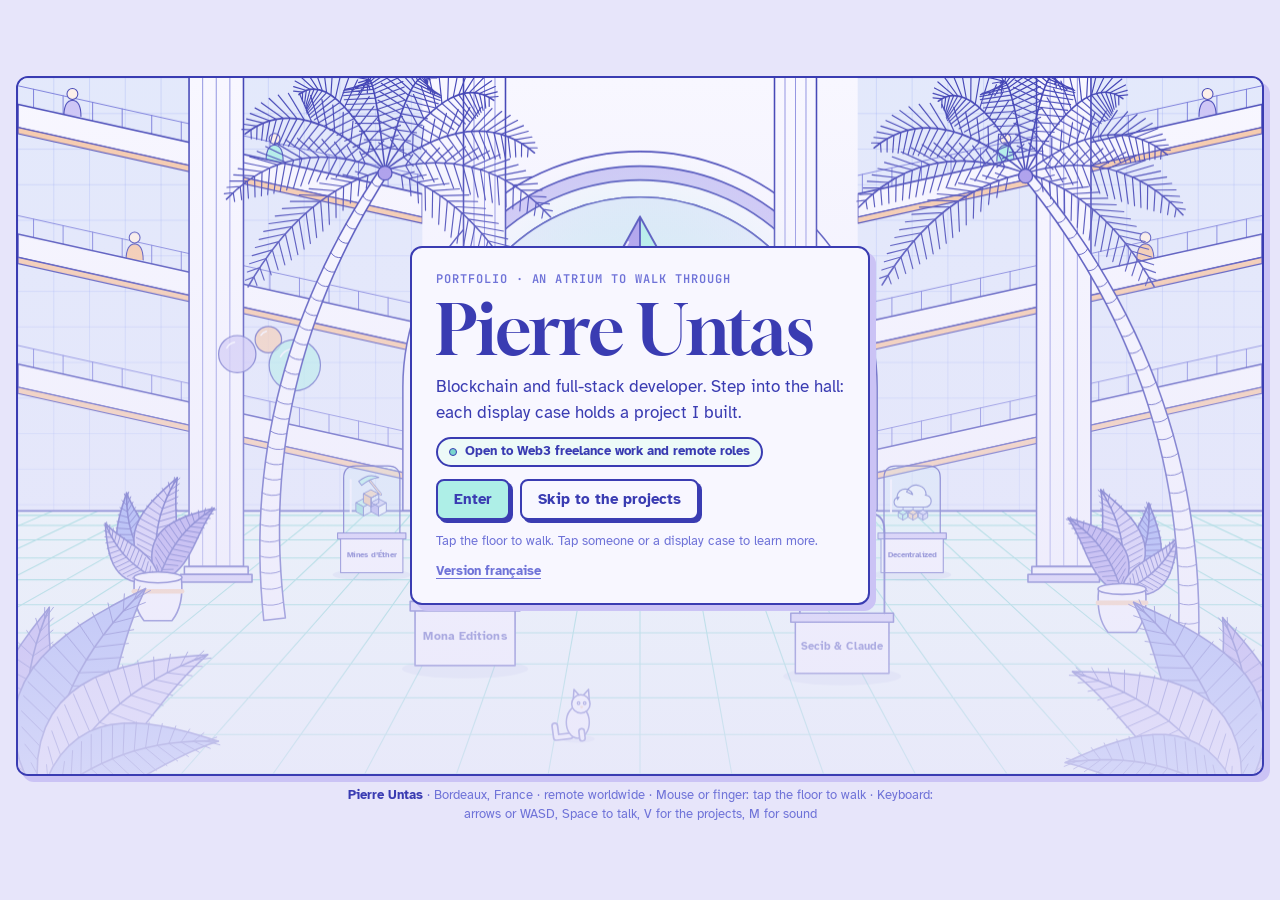
==== en/index.html @ 7a85a42f "Portfolio : version anglaise (/en/), choix de langue, images de partage dédiées Co-Authored-By: Clau" ====
<!doctype html>
<html lang="en">
<head>
<meta charset="utf-8">
<meta name="viewport" content="width=device-width, initial-scale=1, viewport-fit=cover">
<title>Pierre Untas · L'Atrium</title>
<meta name="description" content="Pierre Untas, blockchain and full-stack developer. A portfolio you walk through, in the hall of L'Atrium: each display case holds a project.">
<link rel="canonical" href="https://latrium.vercel.app/en/">
<meta name="theme-color" content="#e7e5fa">
<meta property="og:type" content="website">
<meta property="og:title" content="Pierre Untas · blockchain and full-stack developer">
<meta property="og:description" content="A portfolio you walk through, in the hall of L'Atrium: each display case holds a project.">
<meta property="og:url" content="https://latrium.vercel.app/en/">
<meta property="og:image" content="https://latrium.vercel.app/og-portfolio-en.jpg">
<meta property="og:image:width" content="1200">
<meta property="og:image:height" content="630">
<meta property="og:locale" content="en_US">
<link rel="alternate" hreflang="fr" href="https://latrium.vercel.app/">
<link rel="alternate" hreflang="en" href="https://latrium.vercel.app/en/">
<link rel="alternate" hreflang="x-default" href="https://latrium.vercel.app/">
<meta name="twitter:card" content="summary_large_image">
<script id="langPick" data-off>/* langue : ?lang=fr|en > choix mémorisé (partagé avec L'Atrium) > langue du navigateur */
(function(){var me=document.currentScript;try{var q=new URLSearchParams(location.search).get('lang');if(q==='fr'||q==='en'){localStorage.setItem('atrium.lang',q);return;}if(me.hasAttribute('data-off')||!/^https?:$/.test(location.protocol))return;var l=localStorage.getItem('atrium.lang');if(!l){var n=(navigator.languages&&navigator.languages[0])||navigator.language||'fr';l=/^fr\b/i.test(n)?'fr':'en';}if(l==='en')location.replace('/en/');}catch(e){}})();</script>
<link rel="icon" href="/icon.svg" type="image/svg+xml">
<link rel="apple-touch-icon" href="/apple-touch-icon.png">
<script>window.va = window.va || function () { (window.vaq = window.vaq || []).push(arguments); };</script>
<script defer src="/_vercel/insights/script.js"></script>

<link rel="preconnect" href="https://fonts.googleapis.com">
<link rel="preconnect" href="https://fonts.gstatic.com" crossorigin>
<link rel="stylesheet" href="https://fonts.googleapis.com/css2?family=Gloock&family=Atkinson+Hyperlegible:ital,wght@0,400;0,700;1,400&family=JetBrains+Mono:wght@400;600&display=swap">
<style>
/* Mise en page : une seule scène, le hall de L'Atrium, qui occupe l'écran. Dialogues, fiches et carnet s'ouvrent par-dessus, comme dans le jeu. Un seul monde clair. */
:root{
  --ink:#3a3cb2; --ink-2:#6f73d8; --paper:#f8f7ff; --ground:#e7e5fa; --mist:#e2e8fb; --floor:#edfaf8;
  --lav:#cbc3f5; --violet:#a596ea; --peri:#8d9ef2; --cyan:#aeefe7; --teal:#78d5cd; --peach:#f7c8a6; --skin:#fdf0e8; --parch:#fdf1e7;
  --f-display:'Gloock', Georgia, 'Times New Roman', serif;
  --f-body:'Atkinson Hyperlegible', system-ui, -apple-system, 'Segoe UI', sans-serif;
  --f-mono:'JetBrains Mono', ui-monospace, Menlo, monospace;
  color-scheme:light;
}
*,*::before,*::after{box-sizing:border-box}
[hidden]{display:none!important}
html,body{height:100%}
body{margin:0;background:var(--ground);color:var(--ink);font:16px/1.5 var(--f-body);padding-inline:16px;padding-block:16px;display:flex;flex-direction:column;align-items:center;justify-content:center;gap:10px}
a{color:var(--ink)}
button,a{font:inherit}
:focus-visible{outline:3px solid var(--peri);outline-offset:3px}
.eyebrow{margin:0;font:600 12px/1.2 var(--f-mono);letter-spacing:.08em;text-transform:uppercase;color:var(--ink-2)}
h1,h2,h3{font-family:var(--f-display);font-weight:400;margin:0;text-wrap:balance}
.stage{position:relative;width:100%;max-width:1440px;height:560px;border:2px solid var(--ink);border-radius:12px;overflow:hidden;background:var(--paper);box-shadow:6px 6px 0 var(--lav)}
.stage canvas{display:block;width:100%;height:100%;touch-action:manipulation;-webkit-tap-highlight-color:transparent}
.caption{margin:0;font-size:13px;color:var(--ink-2);text-align:center;max-width:74ch}
.caption b{color:var(--ink)}
.btn{display:inline-flex;align-items:center;gap:8px;font:700 15px/1 var(--f-body);color:var(--ink);background:var(--paper);border:2px solid var(--ink);border-radius:8px;padding:11px 16px;cursor:pointer;box-shadow:3px 3px 0 var(--ink);text-decoration:none;transition:transform .12s, box-shadow .12s;white-space:nowrap}
.btn:hover{transform:translate(-1px,-1px);box-shadow:4px 4px 0 var(--ink)}
.btn.primary{background:var(--cyan)}
.btn.small{font-size:13px;padding:7px 11px;box-shadow:2px 2px 0 var(--ink)}

/* HUD */
.objective{position:absolute;top:12px;left:12px;display:flex;flex-direction:column;gap:2px;background:var(--paper);border:2px solid var(--ink);border-radius:8px;padding:8px 12px;box-shadow:3px 3px 0 var(--lav);max-width:calc(100% - 190px)}
.objective strong{font-size:15px}
.hud-right{position:absolute;top:12px;right:12px;display:flex;gap:8px}
.hud-btn{display:flex;align-items:center;gap:8px;background:var(--paper);border:2px solid var(--ink);border-radius:8px;padding:7px 12px;box-shadow:3px 3px 0 var(--lav);cursor:pointer;font:700 14px var(--f-body);color:var(--ink)}
.hud-btn b{font:600 12px var(--f-mono);background:var(--cyan);border:1.5px solid var(--ink);border-radius:999px;padding:0 7px}
.sound-btn{display:grid;place-items:center;width:40px;height:40px;background:var(--paper);border:2px solid var(--ink);border-radius:8px;box-shadow:3px 3px 0 var(--lav);cursor:pointer;padding:0}
.sound-btn svg{width:22px;height:22px}
.sound-btn .cross{display:none}
.sound-btn.off .wave{display:none}
.sound-btn.off .cross{display:inline}
.sound-btn.off path:first-child{fill:var(--paper)}
.hud-btn.pulse{animation:pulse 1.2s ease-in-out 3}
@keyframes pulse{50%{background:var(--cyan);transform:scale(1.06)}}

/* dialogue */
.dialog{position:absolute;left:50%;bottom:14px;transform:translateX(-50%);width:min(760px,calc(100% - 24px));background:var(--paper);border:2px solid var(--ink);border-radius:10px;box-shadow:5px 5px 0 var(--lav);padding:22px 20px 16px;cursor:pointer;z-index:6}
.speaker{position:absolute;top:-15px;left:16px;background:var(--cyan);border:2px solid var(--ink);border-radius:999px;padding:2px 12px;font:700 14px var(--f-body)}
.speaker[data-who="Pierre"]{background:var(--peach)}
.line{margin:0;font-size:17px;line-height:1.55;min-height:3.1em;max-width:68ch}
.more{position:absolute;right:14px;bottom:8px;font-size:14px;animation:blink 1s steps(2) infinite}
@keyframes blink{50%{opacity:0}}
.choices{display:grid;grid-template-columns:repeat(auto-fit,minmax(160px,1fr));gap:8px;margin-top:12px}
.choice{text-align:left;font:700 15px/1.3 var(--f-body);color:var(--ink);background:var(--paper);border:2px solid var(--ink);border-radius:8px;padding:10px 12px;cursor:pointer}
.choice:hover{background:var(--cyan)}

/* fiches et carnet, par-dessus la scène */
.sheet{position:absolute;right:12px;top:62px;bottom:12px;width:min(400px,calc(100% - 24px));background:var(--paper);border:2px solid var(--ink);border-radius:12px;box-shadow:5px 5px 0 var(--lav);padding:18px 18px 16px;display:flex;flex-direction:column;gap:10px;overflow:auto;z-index:4}
.sheet.left{right:auto;left:12px}
.stage.talking .sheet{bottom:var(--dlg, 150px)}
.sheet > .eyebrow:first-of-type{padding-right:40px}
.sheet h3{font-size:30px;line-height:1.05;padding-right:36px}
.sheet p{margin:0}
.sheet .x{position:absolute;top:12px;right:12px;width:32px;height:32px;border:2px solid var(--ink);border-radius:6px;background:var(--paper);color:var(--ink);font-weight:700;cursor:pointer}
.tags{display:flex;flex-wrap:wrap;gap:6px;margin:0;padding:0;list-style:none}
.tags li{font:600 12px var(--f-mono);background:var(--mist);border-radius:6px;padding:3px 8px}
.links{display:flex;flex-wrap:wrap;gap:8px;margin-top:auto;padding-top:6px}
.facts{margin:0;padding-left:1.1em;display:grid;gap:4px;font-size:15px}
.status{font:600 12px var(--f-mono);color:var(--ink-2)}
.list{margin:0;padding:0;list-style:none;display:grid;gap:6px}
.list button{width:100%;display:grid;grid-template-columns:22px 1fr;gap:10px;align-items:start;text-align:left;background:var(--paper);border:2px solid var(--ink);border-radius:8px;padding:8px 10px;cursor:pointer;color:var(--ink)}
.list button:hover{background:var(--mist)}
.list i{width:20px;height:20px;border-radius:50%;border:2px solid var(--ink);display:grid;place-items:center;font:700 11px var(--f-mono);font-style:normal;background:var(--paper)}
.list .seen i{background:var(--cyan)}
.list b{display:block;font-size:15px}
.list span{font-size:13px;color:var(--ink-2)}
.path{margin:0 0 0 8px;padding:0;list-style:none;border-left:2px solid var(--ink)}
.path li{position:relative;padding:0 0 14px 20px}
.path li::before{content:"";position:absolute;left:-8px;top:4px;width:14px;height:14px;border-radius:50%;background:var(--paper);border:2px solid var(--ink)}
.path li.now::before{background:var(--cyan)}
.path b{display:block;font:600 12px var(--f-mono);color:var(--ink-2)}
.path strong{display:block;font-size:16px}
.path span{font-size:14px}
.path span{display:block;color:var(--ink-2)}
.path .facts{margin-top:6px;font-size:14px;padding-left:1.1em;list-style:disc}
.path .facts li{padding:0;position:static}
.path .facts li::before{content:none}
.copied{font:600 12px var(--f-mono);color:var(--ink-2)}

/* écran titre */
.veil{position:absolute;inset:0;display:grid;place-items:center;padding:16px;background:linear-gradient(to bottom, rgba(248,247,255,.05), rgba(231,229,250,.8));z-index:7}
.card{background:var(--paper);border:2px solid var(--ink);border-radius:12px;box-shadow:6px 6px 0 var(--lav);padding:24px;max-width:460px;width:100%;display:flex;flex-direction:column;gap:12px;max-height:100%;overflow:auto}
.card h1{font-size:clamp(44px,7vw,68px);line-height:.95;letter-spacing:-.01em}
.card p{margin:0}
.lede{font-size:17px}
.hint{font-size:13px;color:var(--ink-2)}
.row{display:flex;flex-wrap:wrap;gap:10px}
.chip{display:inline-flex;align-items:center;gap:8px;align-self:flex-start;background:var(--floor);border:2px solid var(--ink);border-radius:999px;padding:3px 11px;font-size:13px;font-weight:700}
.lang{align-self:flex-start;font:700 13px var(--f-body);color:var(--ink-2);text-underline-offset:3px}.lang:hover{color:var(--ink)}
.chip i{width:8px;height:8px;border-radius:50%;background:var(--teal);border:1.5px solid var(--ink)}

/* petits écrans et téléphone à l'horizontale */
@media (max-width:700px){
  .sheet{left:8px!important;right:8px!important;top:8px;bottom:8px;width:auto}
  .stage.talking .sheet{bottom:var(--dlg, 150px)}
  .line{font-size:15px}
  .objective strong{font-size:13px}
  .hud-btn{padding:5px 9px;font-size:13px}
}
.compact body{padding-block:8px}
.compact .caption{display:none}
.compact .dialog{bottom:8px;padding:14px 14px 10px}
.compact .line{font-size:14px;min-height:0}
.compact .choice{font-size:13px;padding:7px 10px}
.compact .objective{top:8px;left:8px;padding:5px 9px}
.compact .hud-right{top:8px;right:8px}
.compact .sheet{top:8px;bottom:8px}
@media (prefers-reduced-motion: reduce){ .more,.hud-btn.pulse{animation:none} }
</style>
</head>
<body>


<div class="stage" id="stage">
  <canvas id="cv" aria-label="The hall of L'Atrium: columns, two palm trees, a large crystal, Pierre, Nonce, Gwei the cat, and display cases presenting Pierre's projects."></canvas>

  <div class="objective" id="objective" hidden><span class="eyebrow" id="objHead">Goal</span><strong id="objText"></strong></div>
  <div class="hud-right" id="hud" hidden>
    <button class="sound-btn" id="soundBtn" type="button" aria-pressed="true" aria-label="Mute">
      <svg viewBox="0 0 24 24" aria-hidden="true"><path d="M4 9h4l5-4v14l-5-4H4z" fill="#aeefe7" stroke="#3a3cb2" stroke-width="1.6" stroke-linejoin="round"/><path class="wave" d="M16 9.5c1.2 1.3 1.2 3.7 0 5M18.5 7c2.6 2.8 2.6 7.2 0 10" fill="none" stroke="#3a3cb2" stroke-width="1.6" stroke-linecap="round"/><path class="cross" d="M16 9.5l5 5M21 9.5l-5 5" fill="none" stroke="#3a3cb2" stroke-width="1.6" stroke-linecap="round"/></svg>
    </button>
    <button class="hud-btn" id="bookBtn" type="button" aria-label="Open the list of display cases">Projects <b id="bookCount">0/5</b></button>
  </div>

  <div class="dialog" id="dialog" hidden>
    <span class="speaker" id="speaker"></span>
    <p class="line" id="line"></p>
    <div class="choices" id="choices"></div>
    <span class="more" id="more" aria-hidden="true">▸</span>
  </div>

  <aside class="sheet" id="sheet" hidden aria-live="polite"></aside>

  <div class="veil" id="title">
    <div class="card">
      <p class="eyebrow">Portfolio · an Atrium to walk through</p>
      <h1>Pierre Untas</h1>
      <p class="lede">Blockchain and full-stack developer. Step into the hall: each display case holds a project I built.</p>
      <span class="chip"><i></i>Open to Web3 freelance work and remote roles</span>
      <div class="row"><button class="btn primary" id="enterBtn" type="button">Enter</button><button class="btn" id="fastBtn" type="button">Skip to the projects</button></div>
      <p class="hint">Tap the floor to walk. Tap someone or a display case to learn more.</p>
      <a class="lang" href="/?lang=fr" hreflang="fr" lang="fr">Version française</a>
    </div>
  </div>
</div>
<p class="caption"><b>Pierre Untas</b> · Bordeaux, France · remote worldwide · Mouse or finger: tap the floor to walk · Keyboard: arrows or WASD, Space to talk, V for the projects, M for sound</p>
<script>
/* L'Atrium : ambiance sonore générée avec la Web Audio API (aucun fichier audio).
   Une nappe douce en ré lydien, une boîte à musique aléatoire et quelques effets. */
(() => {
  'use strict';
  let ctx = null, master, musicBus, sfxBus, verb, started = false, muted = false;
  let musicTimer = 0, bellTimer = 0, chordIdx = 0;
  try { muted = localStorage.getItem('atrium.muted') === '1'; } catch (e) { /* stockage indisponible */ }

  const midi = n => 440 * Math.pow(2, (n - 69) / 12);
  // ré lydien : D E F# G# A B C#
  const CHORDS = [[50, 57, 62, 64, 69], [47, 54, 57, 62, 66], [43, 50, 57, 61, 66], [45, 52, 57, 59, 64]];
  const BELL = [74, 76, 78, 81, 83, 85, 86, 88, 90, 93];

  function impulse(sec, decay){
    const len = ctx.sampleRate * sec, buf = ctx.createBuffer(2, len, ctx.sampleRate);
    for (let c = 0; c < 2; c++){ const d = buf.getChannelData(c); for (let i = 0; i < len; i++) d[i] = (Math.random() * 2 - 1) * Math.pow(1 - i / len, decay); }
    return buf;
  }
  function init(){
    const AC = window.AudioContext || window.webkitAudioContext; if (!AC) return false;
    ctx = new AC();
    master = ctx.createGain(); master.gain.value = muted ? 0 : 1; master.connect(ctx.destination);
    verb = ctx.createConvolver(); verb.buffer = impulse(3.2, 2.4);
    const wet = ctx.createGain(); wet.gain.value = .45; verb.connect(wet); wet.connect(master);
    musicBus = ctx.createGain(); musicBus.gain.value = .16; musicBus.connect(master); musicBus.connect(verb);
    sfxBus = ctx.createGain(); sfxBus.gain.value = .5; sfxBus.connect(master); sfxBus.connect(verb);
    return true;
  }
  function tone(freq, t, dur, { type = 'sine', gain = .2, attack = .01, bus = sfxBus, to = null, filter = null } = {}){
    const o = ctx.createOscillator(), g = ctx.createGain();
    o.type = type; o.frequency.setValueAtTime(freq, t);
    if (to) o.frequency.exponentialRampToValueAtTime(to, t + dur);
    g.gain.setValueAtTime(0, t); g.gain.linearRampToValueAtTime(gain, t + attack); g.gain.exponentialRampToValueAtTime(.0001, t + dur);
    let node = o;
    if (filter){ const f = ctx.createBiquadFilter(); f.type = 'lowpass'; f.frequency.value = filter; o.connect(f); node = f; }
    node.connect(g); g.connect(bus); o.start(t); o.stop(t + dur + .05);
  }
  function noise(t, dur, { gain = .1, freq = 1200, q = 1, type = 'bandpass' } = {}){
    const len = Math.ceil(ctx.sampleRate * dur), buf = ctx.createBuffer(1, len, ctx.sampleRate), d = buf.getChannelData(0);
    for (let i = 0; i < len; i++) d[i] = Math.random() * 2 - 1;
    const s = ctx.createBufferSource(), f = ctx.createBiquadFilter(), g = ctx.createGain();
    s.buffer = buf; f.type = type; f.frequency.value = freq; f.Q.value = q;
    g.gain.setValueAtTime(gain, t); g.gain.exponentialRampToValueAtTime(.0001, t + dur);
    s.connect(f); f.connect(g); g.connect(sfxBus); s.start(t);
  }
  function bell(n, t, gain = .09, bus = musicBus){
    tone(midi(n), t, 2.4, { gain, attack: .005, bus });
    tone(midi(n) * 2.01, t, 1.2, { gain: gain * .35, attack: .005, bus });
  }

  // --- musique
  function padChord(){
    const t = ctx.currentTime, ch = CHORDS[chordIdx++ % CHORDS.length];
    ch.forEach((n, i) => {
      [-4, 4].forEach(det => {
        const o = ctx.createOscillator(), g = ctx.createGain(), f = ctx.createBiquadFilter();
        o.type = i === 0 ? 'sine' : 'triangle'; o.frequency.value = midi(n); o.detune.value = det;
        f.type = 'lowpass'; f.frequency.value = 900;
        g.gain.setValueAtTime(0, t); g.gain.linearRampToValueAtTime(.05, t + 3); g.gain.setValueAtTime(.05, t + 7); g.gain.linearRampToValueAtTime(0, t + 11.5);
        o.connect(f); f.connect(g); g.connect(musicBus); o.start(t); o.stop(t + 12);
      });
    });
  }
  function scheduleBells(){
    const t = ctx.currentTime;
    if (Math.random() < .7) bell(BELL[Math.floor(Math.random() * BELL.length)], t + Math.random() * .2);
    if (Math.random() < .25) bell(BELL[Math.floor(Math.random() * BELL.length)] - 12, t + .45, .07);
    bellTimer = setTimeout(scheduleBells, 900 + Math.random() * 1800);
  }
  function startMusic(){ padChord(); musicTimer = setInterval(padChord, 8000); scheduleBells(); }

  // --- effets
  const FX = {
    blip(t){ tone(880 + Math.random() * 180, t, .05, { gain: .025, type: 'triangle' }); },
    select(t){ tone(660, t, .12, { gain: .07, type: 'triangle' }); tone(990, t + .05, .16, { gain: .05 }); },
    step(t){ noise(t, .06, { gain: .035, freq: 700 + Math.random() * 300, q: 2 }); },
    bubble(t){ tone(260, t, .5, { gain: .12, to: 900 }); },
    pop(t){ noise(t, .08, { gain: .18, freq: 2400, q: .8 }); tone(1200, t, .12, { gain: .06, to: 600 }); },
    gift(t){ [0, 4, 7, 12, 16].forEach((k, i) => bell(74 + k, t + i * .09, .08, sfxBus)); },
    ledger(t){ bell(81, t, .1, sfxBus); bell(88, t + .14, .09, sfxBus); bell(93, t + .28, .08, sfxBus); },
    grow(t){ [62, 66, 69, 73, 76, 78].forEach((n, i) => bell(n, t + i * .22, .07, sfxBus)); },
    theft(t){ [76, 72, 69, 64].forEach((n, i) => tone(midi(n), t + i * .16, .5, { gain: .09, type: 'triangle', filter: 1800 })); },
    fail(t){ tone(midi(57), t, .35, { gain: .08, type: 'triangle' }); tone(midi(56), t + .18, .5, { gain: .08, type: 'triangle' }); },
    end(t){ [62, 69, 74, 78, 81].forEach((n, i) => bell(n, t + i * .16, .09, sfxBus)); },
    meow(t){
      const o = ctx.createOscillator(), g = ctx.createGain(), f = ctx.createBiquadFilter();
      o.type = 'sawtooth'; f.type = 'bandpass'; f.frequency.value = 1400; f.Q.value = 3;
      o.frequency.setValueAtTime(520, t); o.frequency.linearRampToValueAtTime(820, t + .18); o.frequency.linearRampToValueAtTime(480, t + .55);
      g.gain.setValueAtTime(0, t); g.gain.linearRampToValueAtTime(.12, t + .06); g.gain.exponentialRampToValueAtTime(.0001, t + .6);
      o.connect(f); f.connect(g); g.connect(sfxBus); o.start(t); o.stop(t + .65);
    },
  };

  const listeners = [];
  window.Sound = {
    start(){
      if (started) { if (ctx && ctx.state === 'suspended') ctx.resume(); return; }
      if (!init()) return; started = true; startMusic();
    },
    sfx(name){ if (!started || muted || !FX[name]) return; try { FX[name](ctx.currentTime + .01); } catch (e) { /* ignore */ } },
    get muted(){ return muted; },
    toggle(){
      muted = !muted;
      try { localStorage.setItem('atrium.muted', muted ? '1' : '0'); } catch (e) { /* ignore */ }
      if (ctx) master.gain.setTargetAtTime(muted ? 0 : 1, ctx.currentTime, .15);
      listeners.forEach(fn => fn(muted));
      return muted;
    },
    onChange(fn){ listeners.push(fn); },
  };
  document.addEventListener('visibilitychange', () => { if (!ctx) return; if (document.hidden) ctx.suspend(); else ctx.resume(); });
})();
</script>
<script>
(() => {
'use strict';
const W = 1600, H = 900, HOR = 560, TAU = Math.PI * 2;
const css = getComputedStyle(document.documentElement);
const K = n => css.getPropertyValue('--' + n).trim();
const C = { ink:K('ink'), ink2:K('ink-2'), paper:K('paper'), mist:K('mist'), floor:K('floor'), lav:K('lav'), violet:K('violet'),
  peri:K('peri'), cyan:K('cyan'), teal:K('teal'), peach:K('peach'), skin:K('skin') };
const reduce = matchMedia('(prefers-reduced-motion: reduce)').matches;
const $ = id => document.getElementById(id);
const sfx = name => window.Sound && window.Sound.sfx(name);
// événements Vercel Web Analytics (ignorés en local et hors Vercel)
const track = (name, data) => { try { if (window.va && location.hash !== '#debug') window.va('event', data ? { name, data } : { name }); } catch (e) { /* ignore */ } };
const stage = $('stage'), cv = $('cv'), ctx = cv.getContext('2d');

const clamp = (v,a,b) => Math.max(a, Math.min(b, v));
const ease = u => u < .5 ? 2*u*u : 1 - Math.pow(-2*u + 2, 2) / 2;
const dist = (a,b) => Math.hypot(a.x - b.x, a.y - b.y);
function hexA(h, a){ h = h.replace('#',''); const n = parseInt(h, 16); return `rgba(${n>>16&255},${n>>8&255},${n&255},${a})`; }
function quad(p0,p1,p2,u){ const v = 1-u; return [v*v*p0[0]+2*v*u*p1[0]+u*u*p2[0], v*v*p0[1]+2*v*u*p1[1]+u*u*p2[1]]; }
function persp(y){ return 0.5 + (y - HOR) / (H - HOR) * 0.62; }
function poly(g, pts, close = true){ g.beginPath(); g.moveTo(pts[0][0], pts[0][1]); for (let i=1;i<pts.length;i++) g.lineTo(pts[i][0], pts[i][1]); if (close) g.closePath(); }
function fs(g, fill, stroke = C.ink, lw = 2){ if (fill){ g.fillStyle = fill; g.fill(); } if (stroke){ g.strokeStyle = stroke; g.lineWidth = lw; g.stroke(); } }

let dpr = 1, scale = 1, cache = null;
function buildCache(){
  cache = document.createElement('canvas');
  const k = scale * dpr;
  cache.width = Math.ceil(W * k); cache.height = Math.ceil(H * k);
  const g = cache.getContext('2d');
  g.scale(k, k); g.lineJoin = 'round'; g.lineCap = 'round';
  drawStatic(g);
}
function drawStatic(g){
  g.fillStyle = C.mist; g.fillRect(0, 0, W, HOR);
  g.strokeStyle = hexA(C.peri, .35); g.lineWidth = 1;
  for (let x = 0; x <= W; x += 46){ g.beginPath(); g.moveTo(x, 0); g.lineTo(x, HOR); g.stroke(); }
  for (let y = 0; y <= HOR; y += 46){ g.beginPath(); g.moveTo(0, y); g.lineTo(W, y); g.stroke(); }
  balconies(g, false); balconies(g, true);

  // back wall + arch
  g.fillStyle = C.paper; g.fillRect(520, 0, 560, HOR);
  const ring = (r, fill) => { g.beginPath(); g.moveTo(800 - r, HOR); g.lineTo(800 - r, 400); g.arc(800, 400, r, Math.PI, 0); g.lineTo(800 + r, HOR); g.closePath(); fs(g, fill); };
  ring(305, C.paper); ring(286, C.lav); ring(268, C.paper);
  g.save(); ring(246, C.paper); g.clip();
  const sky = g.createLinearGradient(0, 150, 0, HOR); sky.addColorStop(0, C.mist); sky.addColorStop(1, C.paper);
  g.fillStyle = sky; g.fillRect(540, 140, 520, 420);
  hills(g, 468, 26, C.lav, .55, 1.3); hills(g, 500, 18, C.peach, .6, 2.1);
  [[610,478,.8],[655,488,.65],[905,474,.75],[960,486,.9],[1005,492,.6]].forEach(([x,y,s]) => tinyPalm(g, x, y, s));
  g.beginPath(); g.moveTo(540, HOR);
  for (let x = 540; x <= 1060; x += 26) g.quadraticCurveTo(x + 13, 522 + Math.sin(x*.07)*8, x + 26, 532 + Math.cos(x*.05)*6);
  g.lineTo(1060, HOR); g.closePath(); fs(g, C.paper, C.ink2, 1.4);
  g.restore();
  ring(246, null);

  // floor
  g.fillStyle = C.floor; g.fillRect(0, HOR, W, H - HOR);
  g.strokeStyle = C.teal; g.lineWidth = 1.4;
  const vy = 230;
  for (let i = -16; i <= 16; i++){ const xb = 800 + i * 118, xh = 800 + (xb - 800) * (HOR - vy) / (H - vy); g.beginPath(); g.moveTo(xh, HOR); g.lineTo(xb, H); g.stroke(); }
  for (let k = 1; k <= 11; k++){ const y = HOR + (H - HOR) * Math.pow(k / 11, 1.7); g.beginPath(); g.moveTo(0, y); g.lineTo(W, y); g.stroke(); }
  g.beginPath(); g.moveTo(0, HOR); g.lineTo(W, HOR); fs(g, null, C.ink, 2);

  // columns
  column(g, 600, 54, 590); column(g, 1000, 54, 590);
  column(g, 255, 70, 650); column(g, 1345, 70, 650);
}
function balconies(g, mirror){
  g.save(); if (mirror){ g.translate(W, 0); g.scale(-1, 1); }
  for (let i = 0; i < 3; i++){
    const y0 = 34 + i * 168, x1 = 520, dy = 116;
    // rail + posts
    g.strokeStyle = C.ink2; g.lineWidth = 1.2;
    g.beginPath(); g.moveTo(0, y0 - 24); g.lineTo(x1, y0 + dy - 24); g.stroke();
    for (let x = 20; x < x1; x += 38){ g.beginPath(); g.moveTo(x, y0 - 24 + x/x1*dy); g.lineTo(x, y0 + x/x1*dy); g.stroke(); }
    if (i < 2){ // people on balcony
      [[70,C.lav],[150,C.peach],[330,C.cyan]].forEach(([x, col], j) => { if ((i + j) % 2) return;
        const yy = y0 + x / x1 * dy;
        g.beginPath(); g.moveTo(x - 11, yy); g.quadraticCurveTo(x - 11, yy - 20, x, yy - 21); g.quadraticCurveTo(x + 11, yy - 20, x + 11, yy); fs(g, col, C.ink, 1.3);
        g.beginPath(); g.arc(x, yy - 29, 7, 0, TAU); fs(g, C.skin, C.ink, 1.3);
      });
    }
    poly(g, [[0, y0], [x1, y0 + dy], [x1, y0 + dy + 30], [0, y0 + 30]]); fs(g, C.paper);
    poly(g, [[0, y0 + 30], [x1, y0 + dy + 30], [x1, y0 + dy + 38], [0, y0 + 38]]); fs(g, C.peach, C.ink, 1.5);
  }
  g.restore();
}
function hills(g, base, amp, col, alpha, f){
  g.beginPath(); g.moveTo(540, HOR);
  for (let x = 540; x <= 1060; x += 10) g.lineTo(x, base - Math.abs(Math.sin(x * .012 * f)) * amp - Math.sin(x * .031) * 6);
  g.lineTo(1060, HOR); g.closePath();
  g.globalAlpha = alpha; fs(g, col, null); g.globalAlpha = 1; g.strokeStyle = C.ink2; g.lineWidth = 1.2; g.stroke();
}
function tinyPalm(g, x, y, s){
  g.strokeStyle = C.ink2; g.lineWidth = 1.3;
  g.beginPath(); g.moveTo(x, y + 40*s); g.quadraticCurveTo(x - 6*s, y + 15*s, x + 3*s, y - 20*s); g.stroke();
  for (let a = -2.8; a <= -0.2; a += 0.52){ g.beginPath(); g.moveTo(x + 3*s, y - 20*s); g.quadraticCurveTo(x + 3*s + Math.cos(a)*14*s, y - 20*s + Math.sin(a)*14*s, x + 3*s + Math.cos(a)*24*s, y - 20*s + Math.sin(a)*14*s + 10*s); g.stroke(); }
}
function column(g, x, w, base){
  g.beginPath(); g.rect(x - w/2, -4, w, base - 18 + 4); fs(g, C.paper);
  g.strokeStyle = C.ink2; g.lineWidth = 1;
  for (let i = 1; i < 4; i++){ const fx = x - w/2 + i * w / 4; g.beginPath(); g.moveTo(fx, 0); g.lineTo(fx, base - 18); g.stroke(); }
  g.beginPath(); g.rect(x - w/2 - 6, base - 18, w + 12, 10); fs(g, C.paper);
  g.beginPath(); g.rect(x - w/2 - 11, base - 8, w + 22, 10); fs(g, C.lav);
}

/* ---------- dynamic drawings ---------- */
function drawDiamond(g, t){
  const b = reduce ? 0 : Math.sin(t * .8) * 8;
  const glow = g.createRadialGradient(800, 330 + b, 20, 800, 330 + b, 240);
  glow.addColorStop(0, hexA(C.cyan, .55)); glow.addColorStop(1, hexA(C.cyan, 0));
  g.fillStyle = glow; g.beginPath(); g.arc(800, 330 + b, 240, 0, TAU); g.fill();
  const A=[800,172+b], L=[704,346+b], R=[896,346+b], M=[800,300+b], B=[800,394+b];
  const L2=[704,368+b], R2=[896,368+b], B2=[800,418+b], TP=[800,508+b];
  [[A,L,M,C.violet],[A,M,R,C.cyan],[L,M,B,C.peri],[M,R,B,C.lav],[L2,B2,TP,C.peri],[B2,R2,TP,C.violet]].forEach(f => { poly(g, f.slice(0,3)); fs(g, f[3], C.ink, 2.4); });
  g.strokeStyle = hexA(C.paper, .9); g.lineWidth = 2.5;
  g.beginPath(); g.moveTo(785, 205 + b); g.lineTo(748, 272 + b); g.stroke();
}
function drawPedestal(g){
  const cx = 800, ty = 588, rx = 132, ry = 20, d = 26;
  g.beginPath(); g.moveTo(cx - rx, ty); g.lineTo(cx - rx, ty + d); g.ellipse(cx, ty + d, rx, ry, 0, Math.PI, 0, true); g.lineTo(cx + rx, ty); g.ellipse(cx, ty, rx, ry, 0, 0, Math.PI, false); g.closePath(); fs(g, C.lav);
  for (let x = cx - rx + 16; x < cx + rx - 8; x += 26){ const yb = ty + d + ry * Math.sqrt(Math.max(0, 1 - ((x - cx)/rx)**2)); poly(g, [[x - 8, yb - 4], [x + 8, yb - 4], [x, yb - 17]]); fs(g, C.cyan, C.ink, 1.2); }
  g.beginPath(); g.ellipse(cx, ty, rx, ry, 0, 0, TAU); fs(g, C.paper);
  g.beginPath(); g.ellipse(cx, ty, 70, 9, 0, 0, TAU); g.fillStyle = hexA(C.ink, .12); g.fill();
}
function drawBubbles(g, t){
  [[282,352,24,C.lav,0],[322,334,17,C.peach,1.3],[356,372,33,C.cyan,2.2]].forEach(([x,y,r,col,ph]) => {
    const b = reduce ? 0 : Math.sin(t * .7 + ph) * 6;
    g.globalAlpha = .75; g.beginPath(); g.arc(x, y + b, r, 0, TAU); fs(g, col, C.ink, 1.6); g.globalAlpha = 1;
    g.strokeStyle = C.paper; g.lineWidth = 2; g.beginPath(); g.arc(x, y + b, r * .65, -2.6, -1.8); g.stroke();
  });
}
const PALMS = [
  { base:[330,700], ctrl:[292,390], top:[468,118], ph:0, fr:[[-2.95,210],[-2.5,230],[-2.1,220],[-1.72,200],[-1.35,215],[-0.95,235],[-0.55,225],[-0.18,215],[0.35,185],[2.75,190]] },
  { base:[1500,805], ctrl:[1540,420], top:[1292,122], ph:1.7, fr:[[-2.95,220],[-2.55,235],[-2.15,215],[-1.78,205],[-1.4,220],[-1.0,230],[-0.6,215],[-0.2,205],[0.4,180],[2.8,195]] },
];
function drawPalm(g, P, t){
  const sw = reduce ? 0 : Math.sin(t * .5 + P.ph);
  const tp = [P.top[0] + sw * 6, P.top[1] + Math.abs(sw) * 1.5], cp = [P.ctrl[0] + sw * 2, P.ctrl[1]];
  const N = 30, Lp = [], Rp = [], mids = [], nor = [];
  for (let i = 0; i <= N; i++){
    const u = i / N, p = quad(P.base, cp, tp, u);
    const d = [2*(1-u)*(cp[0]-P.base[0]) + 2*u*(tp[0]-cp[0]), 2*(1-u)*(cp[1]-P.base[1]) + 2*u*(tp[1]-cp[1])];
    const dl = Math.hypot(d[0], d[1]), n = [-d[1]/dl, d[0]/dl], w = (1 - u) * 8 + 6;
    Lp.push([p[0] + n[0]*w, p[1] + n[1]*w]); Rp.push([p[0] - n[0]*w, p[1] - n[1]*w]); mids.push(p); nor.push([d[0]/dl, d[1]/dl]);
  }
  poly(g, Lp.concat(Rp.slice().reverse())); fs(g, C.paper);
  g.strokeStyle = C.ink; g.lineWidth = 1.2;
  for (let i = 1; i < N; i++){ const tg = nor[i]; g.beginPath(); g.moveTo(Lp[i][0], Lp[i][1]); g.quadraticCurveTo(mids[i][0] - tg[0]*5, mids[i][1] - tg[1]*5, Rp[i][0], Rp[i][1]); g.stroke(); }
  P.fr.forEach(([a0, len], idx) => {
    const a = a0 + sw * .04 + (reduce ? 0 : Math.sin(t * .9 + idx * 1.7 + P.ph) * .025);
    const dir = [Math.cos(a), Math.sin(a)];
    const end = [tp[0] + dir[0]*len, tp[1] + dir[1]*len + len*.42], c = [tp[0] + dir[0]*len*.6, tp[1] + dir[1]*len*.6 - len*.08];
    g.strokeStyle = C.ink; g.lineWidth = 2; g.beginPath(); g.moveTo(tp[0], tp[1]); g.quadraticCurveTo(c[0], c[1], end[0], end[1]); g.stroke();
    g.lineWidth = 1.5; g.beginPath();
    for (let j = 2; j <= 18; j++){
      const u = j / 19, p = quad(tp, c, end, u), p2 = quad(tp, c, end, u + .01);
      let tg = [p2[0]-p[0], p2[1]-p[1]]; const tl = Math.hypot(tg[0], tg[1]) || 1; tg = [tg[0]/tl, tg[1]/tl];
      const nm = [-tg[1], tg[0]], ll = Math.sin(Math.PI * u) * 34 + 6;
      [[nm[0] + tg[0]*.6, nm[1] + tg[1]*.6 + .45], [-nm[0] + tg[0]*.6, -nm[1] + tg[1]*.6 + .45]].forEach(v => {
        const vl = Math.hypot(v[0], v[1]); g.moveTo(p[0], p[1]); g.lineTo(p[0] + v[0]/vl*ll, p[1] + v[1]/vl*ll);
      });
    }
    g.stroke();
  });
  g.beginPath(); g.arc(tp[0], tp[1] + 4, 9, 0, TAU); fs(g, C.violet, C.ink, 1.6);
}
function drawLeaf(g, x, y, a, len, wid, col, t, ph){
  const sway = reduce ? 0 : Math.sin(t * .9 + ph) * .03;
  g.save(); g.translate(x, y); g.rotate(a + sway);
  const N = 16, mid = u => [u * len, -Math.sin(u * Math.PI * .8) * len * .1 + u*u*len*.12];
  const up = [], lo = [];
  for (let i = 0; i <= N; i++){ const u = i / N, m = mid(u), w = wid * Math.sin(Math.PI * Math.pow(u, .75)) * (1 - .1*u); up.push([m[0], m[1] - w]); lo.push([m[0], m[1] + w * .9]); }
  poly(g, up.concat(lo.reverse())); fs(g, col);
  g.strokeStyle = C.ink; g.lineWidth = 1.1; g.beginPath();
  for (let i = 1; i < N; i++){ const u = i / N, m = mid(u), m2 = mid(Math.min(1, u + .07)), w = wid * Math.sin(Math.PI * Math.pow(u, .75)) * (1 - .1*u);
    g.moveTo(m[0], m[1]); g.lineTo(m2[0], m2[1] - w * .92); g.moveTo(m[0], m[1]); g.lineTo(m2[0], m2[1] + w * .83); }
  g.stroke();
  g.lineWidth = 2; g.beginPath(); for (let i = 0; i <= N; i++){ const m = mid(i / N); i ? g.lineTo(m[0], m[1]) : g.moveTo(m[0], m[1]); } g.stroke();
  g.restore();
}
const LEAVES_L = [[-1.62,250,48,'violet',0],[-1.2,305,62,'peri',1],[-0.78,285,56,'lav',2],[-0.36,240,46,'peri',3]];
function drawForeground(g, t){
  LEAVES_L.forEach(([a,l,w,c,ph]) => drawLeaf(g, 30, 935, a, l, w, C[c], t, ph));
  g.save(); g.translate(W, 0); g.scale(-1, 1);
  LEAVES_L.forEach(([a,l,w,c,ph]) => drawLeaf(g, 30, 935, a + .08, l * .95, w, C[c], t, ph + 2));
  g.restore();
}
function drawPot(g, x, y, t, mirror){
  g.save(); g.translate(x, y); if (mirror) g.scale(-1, 1);
  [[-1.95,120,26,'peri'],[-1.45,135,30,'lav'],[-1.0,118,26,'violet'],[-2.4,100,22,'lav']].forEach(([a,l,w,c], i) => drawLeaf(g, 0, -52, a, l, w, C[c], t, i + x));
  g.beginPath(); g.moveTo(-30, -56); g.quadraticCurveTo(-34, -20, -18, 0); g.lineTo(18, 0); g.quadraticCurveTo(34, -20, 30, -56); g.closePath(); fs(g, C.paper);
  g.beginPath(); g.moveTo(-31, -38); g.lineTo(31, -38); g.strokeStyle = C.peach; g.lineWidth = 6; g.stroke();
  g.beginPath(); g.ellipse(0, -56, 31, 7, 0, 0, TAU); fs(g, C.paper);
  g.restore();
}

/* ---------- characters ---------- */
function limb(g, pts, w, col){
  g.lineCap = 'round'; g.lineJoin = 'round';
  g.beginPath(); g.moveTo(pts[0][0], pts[0][1]); for (let i = 1; i < pts.length; i++) g.lineTo(pts[i][0], pts[i][1]);
  g.strokeStyle = C.ink; g.lineWidth = w + 4.4; g.stroke(); g.strokeStyle = col; g.lineWidth = w; g.stroke();
}
function hand(g, x, y, skin){ g.beginPath(); g.arc(x, y, 4.2, 0, TAU); fs(g, skin, C.ink, 1.8); }
function head(g, hy, p){
  if (p.style === 'long'){ g.beginPath(); g.moveTo(-17, hy - 4); g.quadraticCurveTo(-20, hy + 22, -12, hy + 26); g.lineTo(6, hy + 22); g.lineTo(8, hy); g.closePath(); fs(g, p.hair); }
  limb(g, [[0, hy + 12], [0, hy + 20]], 6, p.skin);
  g.beginPath(); g.arc(0, hy, 15, 0, TAU); fs(g, p.skin);
  if (p.hat){
    g.beginPath(); g.moveTo(-15, hy - 6); g.quadraticCurveTo(-20, hy - 40, -1, hy - 44); g.quadraticCurveTo(18, hy - 42, 15, hy - 6); g.quadraticCurveTo(0, hy - 12, -15, hy - 6); fs(g, p.hatColor || C.cyan);
    g.strokeStyle = C.ink; g.lineWidth = 1.3; g.beginPath(); g.moveTo(-17, hy - 18); g.quadraticCurveTo(0, hy - 24, 16, hy - 17); g.moveTo(-17, hy - 29); g.quadraticCurveTo(0, hy - 35, 15, hy - 29); g.stroke();
    poly(g, [[0, hy - 26], [-4, hy - 19], [0, hy - 12], [4, hy - 19]]); fs(g, C.violet, C.ink, 1.3);
  } else {
    g.beginPath(); g.arc(-1, hy - 2, 16, Math.PI * .95, Math.PI * 2.02); g.quadraticCurveTo(4, hy - 8, -3, hy - 5); g.quadraticCurveTo(-10, hy - 2, -16, hy + 2); g.closePath(); fs(g, p.hair);
    if (p.style === 'bun'){ g.beginPath(); g.arc(-9, hy - 19, 7, 0, TAU); fs(g, p.hair); }
  }
  g.fillStyle = C.ink; g.beginPath(); g.arc(8, hy + 1, 1.9, 0, TAU); g.fill();
  g.fillStyle = hexA(C.peach, .8); g.beginPath(); g.arc(6, hy + 7, 3, 0, TAU); g.fill();
  if (p.smile){ g.strokeStyle = C.ink; g.lineWidth = 1.6; g.beginPath(); g.arc(7, hy + 4, 5, .35, 1.9); g.stroke(); }
}
function drawPerson(g, p, t){
  const s = persp(p.y) * (p.tall || 1);
  g.save(); g.translate(p.x, p.y);
  g.fillStyle = hexA(C.ink, .13); g.beginPath(); g.ellipse(0, 0, 24 * s, 6 * s, 0, 0, TAU); g.fill();
  g.scale(s * p.face, s);
  const sw = p.moving ? Math.sin(p.walk) : 0;
  const bob = p.moving ? -Math.abs(Math.cos(p.walk)) * 2.5 : (reduce ? 0 : Math.sin(t * 1.6 + p.x) * .6);
  g.translate(0, bob);
  if (p.robe){ g.beginPath(); g.moveTo(-14, -112); g.quadraticCurveTo(-36, -60, -30, -4); g.lineTo(6, -4); g.closePath(); fs(g, p.cape || C.lav); }
  // bras éloigné (côté du regard) : derrière le corps, comme en vue de trois quarts
  if (!p.gesture){ limb(g, [[11, -106], [13 - sw*7, -86], [12 - sw*10, -68]], 8, p.shirt); hand(g, 12 - sw*10, -68, p.skin); }
  // jambes : vue de profil, les deux hanches presque au même point, genou qui plie quand la jambe revient
  const spread = p.moving ? 1.5 : 5;
  const leg = (hx, ph) => {
    const a = p.moving ? Math.sin(p.walk + ph) * .42 : 0;
    const lift = p.moving ? Math.max(0, Math.cos(p.walk + ph)) : 0;
    const knee = [hx + Math.sin(a) * 30, -60 + Math.cos(a) * 30];
    const b = a - lift * .75;
    const foot = [knee[0] + Math.sin(b) * 29, Math.min(-3, knee[1] + Math.cos(b) * 29 - lift * 3)];
    if (!p.robe) limb(g, [[hx, -60], knee, foot], 10, p.pants);
    g.fillStyle = C.ink; g.beginPath(); g.ellipse(foot[0] + 3, foot[1] + 2, 7, 3.6, 0, 0, TAU); g.fill();
  };
  leg(spread, Math.PI);   // jambe éloignée, dessinée d'abord
  leg(-spread, 0);        // jambe proche, par-dessus
  if (p.robe){ g.beginPath(); g.moveTo(-22, -4); g.lineTo(-17, -104); g.quadraticCurveTo(-16, -117, -3, -118); g.lineTo(4, -118); g.quadraticCurveTo(17, -117, 17, -104); g.lineTo(22, -4); g.quadraticCurveTo(0, 0, -22, -4); fs(g, p.shirt);
    g.strokeStyle = C.ink; g.lineWidth = 1.2; g.beginPath(); g.moveTo(-18, -40); g.quadraticCurveTo(0, -36, 19, -40); g.stroke();
    poly(g, [[3, -100], [-5, -87], [3, -74], [11, -87]]); fs(g, C.violet, C.ink, 1.6);
    if (p.badge){ g.beginPath(); g.arc(-8, -100, 6, 0, TAU); fs(g, C.cyan, C.ink, 1.5); drawSparkle(g, -8, -100, .32); }
  } else {
    g.beginPath(); g.moveTo(-15, -60); g.lineTo(-17, -104); g.quadraticCurveTo(-16, -117, -3, -118); g.lineTo(4, -118); g.quadraticCurveTo(17, -117, 17, -104); g.lineTo(15, -60); g.closePath(); fs(g, p.shirt);
    g.beginPath(); g.moveTo(-15, -64); g.lineTo(15, -64); g.strokeStyle = C.ink; g.lineWidth = 1.2; g.stroke();
  }
  head(g, -136, p);
  // bras proche : devant le corps ; le bras qui fait un geste passe devant aussi
  limb(g, [[-11, -106], [-13 + sw*7, -86], [-11 + sw*10, -68]], 8, p.shirt); hand(g, -11 + sw*10, -68, p.skin);
  if (p.gesture){ limb(g, [[11, -106], [25, -108], [31, -130]], 8, p.shirt); hand(g, 31, -131, p.skin); }
  g.restore();
}
function drawCat(g, c, t){
  const s = persp(c.y) * .95;
  g.save(); g.translate(c.x, c.y);
  g.fillStyle = hexA(C.ink, .12); g.beginPath(); g.ellipse(0, 0, 22 * s, 5 * s, 0, 0, TAU); g.fill();
  g.scale(s * c.face, s); g.lineJoin = 'round';
  const ear = (hx, hy) => { poly(g, [[hx - 10, hy - 5], [hx - 9, hy - 19], [hx - 1, hy - 10]]); fs(g, C.paper); poly(g, [[hx + 2, hy - 10], [hx + 10, hy - 19], [hx + 11, hy - 4]]); fs(g, C.paper); };
  const face = (hx, hy) => { g.strokeStyle = C.ink; g.lineWidth = 1.6; const bl = (t % 4) < .15;
    g.beginPath(); if (bl){ g.moveTo(hx - 1, hy); g.lineTo(hx + 3, hy); g.moveTo(hx + 7, hy); g.lineTo(hx + 11, hy); } else { g.arc(hx + 1, hy, 1.7, 0, TAU); g.moveTo(hx + 10.7, hy); g.arc(hx + 9, hy, 1.7, 0, TAU); } g.stroke();
    g.fillStyle = C.peach; g.beginPath(); g.arc(hx + 5, hy + 5, 1.8, 0, TAU); g.fill(); };
  if (c.moving){
    const sw = Math.sin(c.walk * 1.2);
    limb(g, [[-24, -22], [-38, -34 + sw*3], [-34, -46]], 5, C.paper);
    limb(g, [[-14, -14], [-14 - sw*6, -1]], 5, C.paper); limb(g, [[14, -14], [14 + sw*6, -1]], 5, C.paper);
    g.beginPath(); g.ellipse(0, -22, 24, 12, 0, 0, TAU); fs(g, C.paper);
    limb(g, [[-8, -14], [-8 + sw*6, -1]], 5, C.paper); limb(g, [[20, -14], [20 - sw*6, -1]], 5, C.paper);
    ear(24, -34); g.beginPath(); g.arc(24, -34, 11, 0, TAU); fs(g, C.paper); face(20, -35);
  } else {
    const tw = reduce ? 0 : Math.sin(t * 2) * 4;
    limb(g, [[-10, -4], [-28, -2], [-30, -18 + tw]], 5, C.paper);
    g.beginPath(); g.ellipse(0, -22, 15, 21, 0, 0, TAU); fs(g, C.paper);
    limb(g, [[5, -10], [6, -1]], 5, C.paper);
    ear(4, -46); g.beginPath(); g.arc(4, -46, 12, 0, TAU); fs(g, C.paper); face(0, -47);
  }
  g.restore();
}
function drawMarker(g, x, y, t){
  const b = reduce ? 0 : Math.sin(t * 3) * 6;
  poly(g, [[x, y - 22 + b], [x - 10, y - 6 + b], [x, y + 2 + b], [x + 10, y - 6 + b]]); fs(g, C.cyan, C.ink, 2);
  g.beginPath(); g.moveTo(x - 10, y - 6 + b); g.lineTo(x + 10, y - 6 + b); g.strokeStyle = C.ink; g.lineWidth = 1.2; g.stroke();
}
function drawSparkle(g, x, y, k){
  g.save(); g.translate(x, y); g.scale(k, k);
  g.beginPath(); g.moveTo(0, -12); g.quadraticCurveTo(2, -2, 12, 0); g.quadraticCurveTo(2, 2, 0, 12); g.quadraticCurveTo(-2, 2, -12, 0); g.quadraticCurveTo(-2, -2, 0, -12); fs(g, C.cyan, C.ink, 1.6);
  g.restore();
}
/* =================== le portfolio =================== */
const esc = s => String(s).replace(/[&<>"]/g, c => ({ '&':'&amp;', '<':'&lt;', '>':'&gt;', '"':'&quot;' }[c]));
const GH = 'https://github.com/PierreUntas/';
const P = {
  pierre:{ kind:'Who I am', title:'Pierre Untas', short:'Blockchain and full-stack developer · Bordeaux, France · remote worldwide.',
    body:'After seven years running a fashion brand and three years as a full-stack developer in industry, I now build blockchain applications. Mona Editions, my artwork certification platform live on Base, was born where design meets smart contracts.',
    facts:['Full-stack developer at Human Immobilier (2023 – 2026)', 'Certified blockchain developer, Alyra (2026)', 'Web3 freelancer since June 2026'], tags:['Solidity', 'TypeScript', 'Rust', '.NET'], links:[['My background', '#parcours'], ['Contact me', '#contact']] },
  mona:{ kind:'Product · smart contracts', col:C.peach, title:'Mona Editions', short:'Certify a physical artwork with a token, and give the collector a certificate that follows it forever.',
    body:'Artists certify and showcase their work, and hand over the certificate when a piece is resold, with no crypto wallet needed. Scan an artwork’s QR code to see its story: artist, edition, provenance. Started during my Alyra training, now live on Base.',
    facts:['Gas-optimised Solidity smart contracts (ERC-1155), tested with Hardhat', 'Contract verified on Basescan; certificates claimed by QR code, secured with a Merkle tree', 'Privy: email sign-in, sponsored gas, private key export', 'Next.js and TypeScript front end, IPFS storage, deployed on Vercel', 'GitHub Actions CI: contracts compiled and tested, front end built on every push and pull request'],
    tags:['Solidity', 'Hardhat', 'Next.js', 'TypeScript', 'IPFS', 'Privy', 'Base'], links:[['Visit the site', 'https://monaeditions.com'], ['The contract on Basescan', 'https://basescan.org/address/0x4f093952cF2377eFa05BC15E32ffFF63Cd4Fc208'], ['Code', GH + 'MonaEditions']], lead:true },
  storage:{ kind:'Full-stack app', col:C.cyan, title:'Decentralized Cloud Storage', short:'A decentralised personal cloud: files on IPFS, folders, notes and a local LLM.',
    body:'Files are stored on IPFS and metadata in MongoDB. An ASP.NET Core REST API handles storage, and a Nuxt.js interface lets you create folders, upload files, write notes and chat with a language model running locally.',
    facts:['ASP.NET Core REST API, metadata in MongoDB', 'Distributed storage on IPFS', 'Nuxt.js interface with a built-in local LLM', 'Docker Compose and Prometheus'], tags:['IPFS', 'ASP.NET Core', 'MongoDB', 'Nuxt.js', 'Docker'], links:[['Code', GH + 'decentralized-cloud-storage']] },
  atrium:{ kind:'Game · learning · built with AI', col:C.cyan, title:'L’Atrium', short:'The game you are standing in. A way to discover Ethereum without installing anything.',
    body:'Ten chapters in this hall: your first vault, scams, contracts, validators, fees, bridges. In French and English.',
    facts:['Custom Canvas 2D engine, music generated with Web Audio', 'Local save, player notebook, full English version', 'End-to-end tests with Playwright'],
    tags:['JavaScript', 'Canvas 2D', 'Web Audio', 'i18n'], links:[['Play L’Atrium', 'https://latrium.vercel.app/game/?lang=en'], ['Code', GH + 'latrium']] },
  secib:{ kind:'Desktop app · built with AI', col:C.peach, title:'Secib & Claude', short:'Ask Claude about the documents in a law firm’s case file, without ever sending confidential data in the clear.',
    body:'A desktop app for a law firm: pick a client case in Secib, the firm’s practice management software, tick some documents, then ask Claude for a summary, a timeline or specific details. As the French bar’s ethics guidance requires, names, addresses and IBANs are pseudonymised on the computer before anything is sent, with a review screen.',
    facts:['Rust back end (Tauri), React and TypeScript interface', 'Isolated pseudonymisation module: 11 categories, IBAN and SIREN checked by checksum, a mapping table that can never be sent or written to disk (enforced by a compile-time test)', 'HTTP client for the Secib API: authentication, concurrency limit, retries with backoff, tested against a mock server', 'API key encrypted in the system keychain, local log of everything sent'],
    tags:['Rust', 'Tauri', 'React', 'TypeScript', 'API Claude'], links:[], status:'Private code · demo on request' },
  mines:{ kind:'Multiplayer game · built with AI', col:C.teal, title:'Mines d’Éther', short:'A block world in Ethereum colours, to build with friends in the browser.',
    body:'Mine, craft and build in an endless world generated as you walk. Every block behaves like a token: mining mints, placing burns, and every placed block carries its builder’s name. Next step: putting unique items and land plots into smart contracts.',
    facts:['Three.js rendering, pixel-art textures generated in code, chunk meshing in a Web Worker', 'Real-time multiplayer with Supabase (Auth, Realtime, Postgres), land plots, moderated chat', 'Server-authoritative: every action goes through a SQL function that checks rules, reach, rate and movement', 'Simulated tokens: ERC-1155 for resources, ERC-721 for unique items, a ledger of mints and burns', 'Around forty scenarios, cheating attempts included, tested against a real Postgres on every push'],
    tags:['Three.js', 'Supabase', 'Postgres', 'Web Workers', 'ERC-1155 · ERC-721'], links:[], status:'Demo link coming soon' },
};
const ORDER = ['mona', 'secib', 'mines', 'storage', 'atrium'];
const PATH = [
  ['January 2026 – present', 'Founder and blockchain developer', 'Mona Editions · freelance since June 2026', ['Certification platform for physical artworks, live on Base', 'Solidity smart contracts (ERC-1155), Hardhat tests, contract verified on Basescan', 'Next.js, IPFS, Privy (email sign-in, sponsored gas), GitHub Actions CI'], true],
  ['June 2023 – May 2026', 'Full-stack developer', 'Human Immobilier · real estate group', ['Several of the group’s products: an ERP, a CRM, websites and scheduled jobs', '.NET Core and SQL Server back end, DDD / CQRS architecture; Blazor and Vue.js front ends', 'Unit, integration and acceptance tests; Prometheus and Grafana monitoring; Kanban on Azure DevOps']],
  ['January 2022 – January 2023', 'Founder', 'Minimal Miner', ['Designed, assembled and sold crypto mining servers: my first contact with blockchain, and what led me to switch careers']],
  ['July 2016 – December 2022', 'Founder and CEO', 'Anders Arens · luxury fashion brand', ['Designed and produced the collections, sourced suppliers and workshops', 'Sold through luxury multi-brand stores in the US, Europe and Japan, and online', 'Recruited sales agents and investors; trade shows and fashion weeks']],
];
const SCHOOL = [
  ['July 2025 – April 2026', 'Blockchain Developer certification (RS6515)', 'Alyra, the blockchain school · state-recognised by France Compétences'],
  ['March 2023 – March 2024', 'Application Designer and Developer', 'EPSI, school of computer engineering'],
  ['October – December 2022', 'Application Designer and Developer', 'Le Wagon, coding bootcamp'],
];
const SKILLS = [
  ['Blockchain and Web3', ['Solidity', 'ERC-1155 · 721 · 20', 'Hardhat', 'Wagmi', 'Viem', 'Base · Optimism', 'IPFS', 'Privy', 'Account abstraction']],
  ['Languages', ['C# · .NET', 'TypeScript', 'JavaScript', 'Solidity', 'SQL']],
  ['Front-end', ['React', 'Next.js', 'Vue.js', 'Nuxt', 'Blazor']],
  ['Back end and data', ['ASP.NET Core', 'Node.js', 'SQL Server', 'DDD', 'CQRS']],
  ['Tools', ['Git', 'GitHub Actions', 'Azure DevOps', 'Vercel', 'Prometheus', 'Grafana']],
];
const LANGS = 'French (native) · English (professional)';
const LIKES = ['Blockchain', 'AI', 'Surfing', 'DIY', 'Sewing'];
/* ---------- personnages et vitrines ---------- */
const player = { x:800, y:990, face:1, walk:0, moving:false, target:null, shirt:C.peach, pants:C.lav, hair:C.violet, style:'short', skin:C.skin };
const pierre = { x:690, y:650, face:1, walk:0, moving:false, shirt:C.peri, pants:C.ink2, hair:C.ink, style:'short', skin:C.skin, smile:true, gesture:false, tall:1.04 };
const nonce = { x:975, y:650, face:-1, walk:0, moving:false, tall:1.12, robe:true, hat:true, shirt:C.cyan, pants:C.peri, hair:C.ink2, style:'short', skin:C.skin, gesture:false };
const cat = { x:720, y:855, face:1, walk:0, moving:false };
// vitrines : position au sol, taille, et l'objet qu'elles contiennent
const CASES = [
  { id:'mines', x:455, y:640, s:1 },
  { id:'storage', x:1150, y:640, s:1 },
  { id:'mona', x:575, y:760, s:1.2 },
  { id:'secib', x:1060, y:770, s:1.1 },
];
function drawCase(g, c, t){
  const k = persp(c.y) * c.s, hl = hover === c.id || open === c.id;
  g.save(); g.translate(c.x, c.y); g.scale(k, k);
  g.fillStyle = hexA(C.ink, .12); g.beginPath(); g.ellipse(0, 4, 78, 12, 0, 0, TAU); g.fill();
  // socle
  g.beginPath(); g.rect(-62, -70, 124, 70); fs(g, C.paper);
  g.beginPath(); g.rect(-68, -80, 136, 12); fs(g, C.lav);
  g.fillStyle = C.ink; g.font = '700 15px "Atkinson Hyperlegible", system-ui, sans-serif'; g.textAlign = 'center';
  g.fillText(P[c.id].title.length > 16 ? P[c.id].title.split(' ')[0] : P[c.id].title, 0, -32); g.textAlign = 'left';
  // lueur si survolée
  if (hl){ const gl = g.createRadialGradient(0, -140, 10, 0, -140, 120); gl.addColorStop(0, hexA(C.cyan, .7)); gl.addColorStop(1, hexA(C.cyan, 0)); g.fillStyle = gl; g.beginPath(); g.arc(0, -140, 120, 0, TAU); g.fill(); }
  // l'objet
  const b = reduce ? 0 : Math.sin(t * 1.4 + c.x) * 3;
  g.save(); g.translate(0, -140 + b); ICON[c.id](g, t); g.restore();
  // la cloche de verre
  g.beginPath(); g.moveTo(-56, -80); g.lineTo(-56, -190); g.quadraticCurveTo(-56, -214, -32, -214); g.lineTo(32, -214); g.quadraticCurveTo(56, -214, 56, -190); g.lineTo(56, -80);
  g.fillStyle = hexA(C.cyan, .18); g.fill(); g.strokeStyle = C.ink; g.lineWidth = 2.4; g.stroke();
  g.strokeStyle = hexA(C.paper, .95); g.lineWidth = 4; g.beginPath(); g.moveTo(-42, -186); g.lineTo(-42, -120); g.stroke();
  g.restore();
}
const ICON = {
  mona(g){ g.beginPath(); g.rect(-34, -28, 68, 52); fs(g, C.paper, C.ink, 2.4); g.save(); g.beginPath(); g.rect(-28, -22, 56, 40); g.clip();
    g.fillStyle = C.mist; g.fillRect(-28, -22, 56, 40); g.fillStyle = C.peach; g.beginPath(); g.arc(10, -8, 9, 0, TAU); g.fill();
    g.fillStyle = C.teal; poly(g, [[-28, 10], [-10, -6], [2, 6], [18, -4], [28, 6], [28, 18], [-28, 18]]); g.fill(); g.restore();
    g.beginPath(); g.arc(28, 22, 11, 0, TAU); fs(g, C.cyan, C.ink, 2); g.fillStyle = C.ink; g.fillRect(23, 17, 4, 4); g.fillRect(29, 17, 4, 4); g.fillRect(23, 23, 4, 4); },
  storage(g){ g.beginPath(); g.arc(-14, -14, 16, Math.PI * .9, Math.PI * 1.9); g.arc(8, -18, 20, Math.PI * 1.1, Math.PI * 2); g.arc(26, -6, 12, Math.PI * 1.5, Math.PI * .5); g.lineTo(-26, 6); g.arc(-26, -4, 10, Math.PI * .5, Math.PI * 1.5); g.closePath(); fs(g, C.paper, C.ink, 2.2);
    [[-18, 22, C.cyan], [2, 22, C.peach], [22, 22, C.lav]].forEach(([x, y, c]) => { poly(g, [[x, y - 10], [x + 9, y - 5], [x, y], [x - 9, y - 5]]); fs(g, c, C.ink, 1.6); poly(g, [[x - 9, y - 5], [x, y], [x, y + 10], [x - 9, y + 5]]); fs(g, c, C.ink, 1.6); poly(g, [[x, y], [x + 9, y - 5], [x + 9, y + 5], [x, y + 10]]); fs(g, c, C.ink, 1.6); });
    line2(g, [[-18, 6], [-18, 12]], 1.6); line2(g, [[2, 6], [2, 12]], 1.6); line2(g, [[22, 6], [22, 12]], 1.6); },
  secib(g){ // un dossier, une pièce et l'étiquette qui remplace un nom
    poly(g, [[-34, -18], [-12, -18], [-6, -26], [34, -26], [34, 24], [-34, 24]]); fs(g, C.peach, C.ink, 2.2);
    poly(g, [[-22, -34], [16, -38], [20, 6], [-18, 10]]); fs(g, C.paper, C.ink, 2);
    line2(g, [[-14, -26], [10, -28]], 2, C.ink2); line2(g, [[-13, -18], [12, -20]], 2, C.ink2);
    rr(g, -12, -12, 26, 9, 2); fs(g, C.ink, null); g.fillStyle = C.cyan; g.font = '600 6px "JetBrains Mono", monospace'; g.fillText('PERS_1', -10, -5);
    g.beginPath(); g.arc(24, 14, 13, 0, TAU); fs(g, C.cyan, C.ink, 2); rr(g, 18, 12, 12, 9, 2); fs(g, C.ink, null); g.beginPath(); g.arc(24, 12, 4, Math.PI, 0); g.strokeStyle = C.ink; g.lineWidth = 2; g.stroke(); },
  mines(g){ // une pioche plantée dans trois blocs pastel
    const cube = (x, y, top, side, front) => { poly(g, [[x, y - 9], [x + 15, y - 1], [x, y + 7], [x - 15, y - 1]]); fs(g, top, C.ink, 1.8);
      poly(g, [[x - 15, y - 1], [x, y + 7], [x, y + 25], [x - 15, y + 17]]); fs(g, side, C.ink, 1.8); poly(g, [[x, y + 7], [x + 15, y - 1], [x + 15, y + 17], [x, y + 25]]); fs(g, front, C.ink, 1.8); };
    cube(-16, 4, C.cyan, C.teal, C.mist); cube(14, 4, C.lav, C.violet, C.paper); cube(-1, -14, C.peach, '#f2b48c', C.parch);
    line2(g, [[18, -14], [-6, -44]], 5, C.ink); line2(g, [[18, -14], [-6, -44]], 2.5, C.peach);
    g.beginPath(); g.moveTo(-26, -40); g.quadraticCurveTo(-6, -58, 14, -48); g.quadraticCurveTo(-4, -46, -20, -32); g.closePath(); fs(g, C.cyan, C.ink, 2); },
};
function rr(g, x, y, w, h, r){ g.beginPath(); if (g.roundRect) g.roundRect(x, y, w, h, r); else g.rect(x, y, w, h); }
function line2(g, pts, w = 2, col = C.ink){ g.beginPath(); g.moveTo(pts[0][0], pts[0][1]); for (let i = 1; i < pts.length; i++) g.lineTo(pts[i][0], pts[i][1]); g.strokeStyle = col; g.lineWidth = w; g.lineCap = 'round'; g.stroke(); }

const linkBtns = links => links.map(([t, u]) => `<a class="btn small" href="${u}" target="_blank" rel="noopener">${esc(t)} ↗</a>`).join('');
const VISIT = ['mona', 'secib', 'mines', 'storage', 'atrium'];
const seen = new Set();
let met = false;

/* ---------- objets interactifs ---------- */
const OBJ = [
  { id:'pierre', label:'Pierre', hit:() => [pierre.x, pierre.y - 80 * persp(pierre.y), 58], appr:() => [pierre.x - 90, pierre.y + 20] },
  { id:'nonce', label:'Nonce, the guide', hit:() => [nonce.x, nonce.y - 85 * persp(nonce.y), 58], appr:() => [nonce.x + 90, nonce.y + 20] },
  { id:'atrium', label:'L’Atrium', hit:() => [800, 360, 150], appr:() => [800, 700] },
  ...CASES.map(c => ({ id:c.id, label:P[c.id].title, hit:() => [c.x, c.y - 150 * persp(c.y) * c.s, 80 * persp(c.y) * c.s], appr:() => [c.x + (c.x < 800 ? 95 : -95), c.y + 30] })),


  { id:'cat', label:'Gwei', hit:() => [cat.x, cat.y - 30, 40], appr:() => [cat.x - 70, cat.y + 10] },
];
let hover = null, open = null, lock = true, busy = false, time = 0, phase = 'title';
const OBST = () => [[800, 600, 150, 34], [330, 700, 40, 16], [1500, 805, 40, 16], [180, 702, 46, 18], [1420, 717, 46, 18], [pierre.x, pierre.y, 32, 12], [nonce.x, nonce.y, 32, 12]]
  .concat(CASES.map(c => [c.x, c.y - 4, 78 * persp(c.y) * c.s, 18]));
function collide(e){
  for (const [cx, cy, rx, ry] of OBST()){ let dx = (e.x - cx) / rx, dy = (e.y - cy) / ry, d = dx*dx + dy*dy;
    if (d < 1){ if (d < 1e-4){ dx = 0; dy = 1; d = 1; } const k = 1 / Math.sqrt(d); e.x = cx + dx * k * rx; e.y = cy + dy * k * ry; } }
  e.x = clamp(e.x, 150, 1450); e.y = clamp(e.y, 622, 885);
}
function walkTo(e, x, y, sp = 300){ return new Promise(res => { e.target = { x, y, sp, res, stuck:0 }; }); }
function moveEntity(e, dt){
  const TG = e.target; if (!TG){ e.moving = false; return; }
  const dx = TG.x - e.x, dy = TG.y - e.y, d = Math.hypot(dx, dy), step = TG.sp * persp(e.y) * dt;
  if (Math.abs(dx) > 1.5) e.face = dx > 0 ? 1 : -1;
  if (d <= step){ e.x = TG.x; e.y = TG.y; e.target = null; e.moving = false; TG.res(); return; }
  e.x += dx / d * step; e.y += dy / d * step; e.moving = true; e.walk += dt * 10;
  if (e.y < H - 20) collide(e);
  if (Math.hypot(TG.x - e.x, TG.y - e.y) >= d - .05){ TG.stuck += dt; if (TG.stuck > .3){ e.target = null; e.moving = false; TG.res(); } } else TG.stuck = 0;
}

/* ---------- HUD ---------- */
function setObjective(t){ $('objective').hidden = !t; if (t) $('objText').textContent = t; }
function nextGoal(){ return met ? VISIT.find(v => !seen.has(v)) : 'pierre'; }
function refreshHud(){
  $('bookCount').textContent = `${seen.size}/${VISIT.length}`;
  if (!met) setObjective('Talk to Pierre, by the crystal');
  else if (seen.size < VISIT.length) setObjective(`Visit the display cases · next: ${P[nextGoal()].title}`);
  else setObjective('You have seen everything. Pierre would love to hear from you.');
}
function markSeen(id){ if (!VISIT.includes(id) || seen.has(id)) return; seen.add(id); sfx('ledger'); refreshHud(); const b = $('bookBtn'); b.classList.remove('pulse'); void b.offsetWidth; if (!reduce) b.classList.add('pulse'); }

/* ---------- dialogue ---------- */
let advance = null;
function say(who, text, choices){
  return new Promise(res => {
    const d = $('dialog'); d.hidden = false; $('speaker').textContent = who; $('speaker').dataset.who = who;
    pierre.gesture = who === 'Pierre'; nonce.gesture = who === 'Nonce';
    let i = 0, done = false; const el = $('line'), ch = $('choices'); el.textContent = ''; ch.innerHTML = ''; $('more').hidden = true;
    fitSheet();
    const finish = () => { clearInterval(tm); el.textContent = text; done = true;
      if (choices){ advance = null; choices.forEach((c, idx) => { const b = document.createElement('button'); b.className = 'choice'; b.textContent = c;
        b.addEventListener('click', ev => { ev.stopPropagation(); sfx('select'); ch.innerHTML = ''; res(idx); }); ch.appendChild(b); }); ch.firstChild.focus({ preventScroll:true }); }
      else $('more').hidden = false; fitSheet(); };
    const tm = reduce ? 0 : setInterval(() => { i++; el.textContent = text.slice(0, i); if (i % 5 === 0 && text[i] !== ' ') sfx('blip'); if (i >= text.length) finish(); }, 9);
    advance = () => { if (!done) finish(); else if (!choices){ advance = null; res(0); } };
    if (reduce) finish();
  });
}
function fitSheet(){ const d = $('dialog'), st = $('stage');
  if (d.hidden){ st.classList.remove('talking'); return; }
  st.style.setProperty('--dlg', (d.offsetHeight + 26) + 'px'); st.classList.add('talking'); }
window.addEventListener('resize', fitSheet);
function hush(){ $('stage').classList.remove('talking'); $('dialog').hidden = true; advance = null; pierre.gesture = false; nonce.gesture = false; }
$('dialog').addEventListener('click', () => advance && advance());
async function chat(lines){ if (busy) return; busy = true; for (const [w, t] of lines) await say(w, t); hush(); busy = false; }

/* ---------- fiches ---------- */
function sheet(html, side){
  const s = $('sheet'); s.innerHTML = `<button class="x" id="sx" type="button" aria-label="Close">×</button>` + html;
  s.classList.toggle('left', side === 'left');
  // à gauche, la fiche commence sous l'encadré « Objectif »
  const ob = $('objective'); s.style.top = side === 'left' && !ob.hidden && $('stage').clientWidth > 700 ? (ob.offsetTop + ob.offsetHeight + 10) + 'px' : '';
  s.hidden = false; s.scrollTop = 0; $('sx').addEventListener('click', close);
}
function show(id){
  const p = P[id]; if (!p) return; open = id;
  const o = OBJ.find(x => x.id === id);
  sheet(`<p class="eyebrow">${esc(p.kind)}</p><h3>${esc(p.title)}</h3><p><b>${esc(p.short)}</b></p><p>${esc(p.body)}</p>
    ${p.facts.length ? `<ul class="facts">${p.facts.map(f => `<li>${esc(f)}</li>`).join('')}</ul>` : ''}
    ${p.tags.length ? `<ul class="tags">${p.tags.map(t => `<li>${esc(t)}</li>`).join('')}</ul>` : ''}
    ${p.status ? `<span class="status">${esc(p.status)}</span>` : ''}
    <div class="links">${linkBtns(p.links)}</div>`, o && o.hit()[0] > 800 ? 'left' : 'right');
  markSeen(id);
}
function showPath(){
  open = 'pierre';
  const job = ([d, t, org, items, now]) => `<li${now ? ' class="now"' : ''}><b>${esc(d)}</b><strong>${esc(t)}</strong><span>${esc(org)}</span>${items ? `<ul class="facts">${items.map(x => `<li>${esc(x)}</li>`).join('')}</ul>` : ''}</li>`;
  sheet(`<p class="eyebrow">Background</p><h3>Pierre Untas</h3><p><b>Blockchain and full-stack developer</b></p><p>${esc(P.pierre.body)}</p>
    <p class="eyebrow">Experience</p><ol class="path">${PATH.map(job).join('')}</ol>
    <p class="eyebrow">Education</p><ol class="path">${SCHOOL.map(([d, t, o]) => job([d, t, o])).join('')}</ol>
    <p class="eyebrow">Skills</p>${SKILLS.map(([t, l]) => `<p><b>${esc(t)}</b></p><ul class="tags">${l.map(x => `<li>${esc(x)}</li>`).join('')}</ul>`).join('')}
    <p class="eyebrow">Languages</p><p>${esc(LANGS)}</p>
    <p class="eyebrow">Interests</p><ul class="tags">${LIKES.map(x => `<li>${esc(x)}</li>`).join('')}</ul>
    <div class="links"><a class="btn small" href="https://www.linkedin.com/in/pierre-untas" target="_blank" rel="noopener">LinkedIn ↗</a><a class="btn small" href="https://github.com/PierreUntas" target="_blank" rel="noopener">GitHub ↗</a></div>`, 'right');
}
function showContact(){
  open = 'pierre';
  sheet(`<p class="eyebrow">Contact</p><h3>Get in touch</h3><p>For freelance work, a remote role, or just to talk about Ethereum.</p>
    <ul class="facts" style="list-style:none;padding:0"><li><b>Email</b> · <a href="mailto:pierre.untas@gmail.com">pierre.untas@gmail.com</a></li><li><b>Phone</b> · <a href="tel:+33642480357">+33 6 42 48 03 57</a></li></ul>
    <div class="links" style="margin-top:12px"><a class="btn primary small" href="mailto:pierre.untas@gmail.com">Email me</a><a class="btn small" href="https://www.linkedin.com/in/pierre-untas" target="_blank" rel="noopener">LinkedIn ↗</a><a class="btn small" href="https://github.com/PierreUntas" target="_blank" rel="noopener">GitHub ↗</a>
    <button class="btn small" id="copyDiscord" type="button">Discord · pierreuntas</button></div><span class="copied" id="copied" aria-live="polite"></span>`, 'right');
  $('copyDiscord').addEventListener('click', async () => { try { await navigator.clipboard.writeText('pierreuntas'); $('copied').textContent = 'Username copied'; } catch (e) { $('copied').textContent = 'Username: pierreuntas'; } });
}
function showBook(){
  open = 'book';
  sheet(`<p class="eyebrow">Visitor’s guide</p><h3>The display cases</h3><p>Tap a project to walk over to it.</p>
    <ul class="list">${VISIT.map(id => `<li class="${seen.has(id) ? 'seen' : ''}"><button type="button" data-go="${id}"><i>${seen.has(id) ? '✓' : ''}</i><span><b>${esc(P[id].title)}</b>${esc(P[id].short)}</span></button></li>`).join('')}</ul>
    <div class="links"><button class="btn small" id="bPath" type="button">Pierre’s background</button><button class="btn small" id="bContact" type="button">Contact</button></div>`, 'right');
  $('sheet').querySelectorAll('[data-go]').forEach(b => b.addEventListener('click', () => interact(OBJ.find(o => o.id === b.dataset.go))));
  $('bPath').addEventListener('click', showPath); $('bContact').addEventListener('click', showContact);
}
function close(){ open = null; $('sheet').hidden = true; }
$('bookBtn').addEventListener('click', () => { if (open === 'book') close(); else showBook(); });

/* ---------- ce que disent les personnages ---------- */
async function talkPierre(){
  if (busy) return; busy = true; pierre.face = player.x > pierre.x ? 1 : -1;
  let intro = !met;
  met = true; refreshHud();
  for (;;){
    const c = await say('Pierre', intro ? 'Hi, I’m Pierre, a blockchain and full-stack developer. Each display case holds one of my projects, and the big crystal is L’Atrium: my game for discovering Ethereum.' : 'What would you like to know?', ['Your background', 'Your projects', 'Contact you', 'I’ll look around']);
    intro = false;
    if (c === 0){ showPath(); await say('Pierre', 'Seven years running a fashion brand, three years of full-stack in industry, and now blockchain. It’s all on the card.'); }
    else if (c === 1){ showBook(); await say('Pierre', 'Start with Mona Editions, right there: it’s the one I’m proudest of. It’s live on Base. And take a look at Secib & Claude, on the right.'); break; }
    else if (c === 2){ showContact(); await say('Pierre', 'Email, call or message me on LinkedIn: I reply quickly. GitHub for the code.'); }
    else break;
  }
  hush(); busy = false;
}
async function talkNonce(){
  nonce.face = player.x > nonce.x ? 1 : -1;
  if (seen.size >= VISIT.length) return chat([['Nonce', 'You’ve seen every display case! If you’d like to work with Pierre, he’s right there. Ask him how to get in touch.']]);
  return chat([['Nonce', 'I usually welcome newcomers to Ethereum here. Today, I’m showing visitors around Pierre’s hall.'], ['Nonce', met ? `${VISIT.length - seen.size} display case${VISIT.length - seen.size > 1 ? 's' : ''} left to see. The list, top right, shows them all.` : 'Start by talking to Pierre. He’s by the crystal.']]);
}
const AFTER = {
  atrium:[['Nonce', 'This crystal is the whole Atrium: ten chapters to understand Ethereum, with nothing to install. The link is on the card.']],
  mona:[['Pierre', 'Mona Editions was my final project at Alyra. It’s live on Base, audited, with 100% test coverage.']],


  secib:[['Pierre', 'I built this one entirely with AI, for a lawyer. My job was knowing what to build, and making sure no client name ever leaves in the clear.']],
  mines:[['Pierre', 'I built Mines d’Éther with AI. Next: putting land plots and unique items into smart contracts. The server is already the source of truth.']],
};
async function interact(it){
  if (!it || busy) return;
  if (open === 'book' || open) close();
  lock = true;
  const [ax, ay] = it.appr(); const pt = { x:ax, y:ay }; collide(pt);
  await walkTo(player, pt.x, pt.y);
  lock = false;
  const [hx] = it.hit(); player.face = hx > player.x ? 1 : -1;
  if (it.id === 'pierre') return talkPierre();
  if (it.id === 'nonce') return talkNonce();
  if (it.id === 'cat') return chat([['Pierre', 'That’s Gwei, L’Atrium’s cat. He does nothing, and he does it very well.']]);
  show(it.id);
  if (AFTER[it.id]) chat(AFTER[it.id]);
  if (seen.size === VISIT.length && !done){ done = true; }
}
let done = false;

/* ---------- entrées ---------- */
let cam = { x:0, y:0 }, viewW = W, viewH = H;
function toWorld(ev){ const r = cv.getBoundingClientRect(); return [cam.x + (ev.clientX - r.left) / scale, cam.y + (ev.clientY - r.top) / scale]; }
function hitTest(x, y){ for (const it of OBJ){ const [hx, hy, r] = it.hit(); if (Math.hypot(x - hx, y - hy) < r) return it; } return null; }
cv.addEventListener('pointermove', ev => { if (phase === 'title') return; const [x, y] = toWorld(ev), it = hitTest(x, y); hover = it ? it.id : null; cv.style.cursor = it ? 'pointer' : (y > HOR ? 'crosshair' : 'default'); });
cv.addEventListener('pointerleave', () => { hover = null; });
cv.addEventListener('pointerdown', ev => {
  if (phase === 'title') return;
  if (advance){ advance(); return; }
  if (busy || lock) return;
  const [x, y] = toWorld(ev), it = hitTest(x, y);
  if (it) return interact(it);
  if (open) close();
  if (y > HOR + 10){ const pt = { x, y }; collide(pt); walkTo(player, pt.x, pt.y); }
});
const keys = new Set();
const MOVE = { arrowup:[0,-1], z:[0,-1], w:[0,-1], arrowdown:[0,1], s:[0,1], arrowleft:[-1,0], q:[-1,0], a:[-1,0], arrowright:[1,0], d:[1,0] };
window.addEventListener('keydown', ev => {
  if (phase === 'title') return;
  const k = ev.key.toLowerCase();
  if (k === 'escape'){ if (open) close(); return; }
  if (k === 'v' && !advance){ ev.preventDefault(); if (open === 'book') close(); else showBook(); return; }
  if (ev.target.tagName === 'BUTTON' && (k === 'enter' || k === ' ')) return;
  if (k === ' ' || k === 'enter' || k === 'e'){
    if (advance){ ev.preventDefault(); advance(); return; }
    if (!busy && !lock){ let best = null, bd = 190; for (const it of OBJ){ const [hx, hy] = it.hit(); const d = Math.hypot(hx - player.x, (hy - player.y) * .5); if (d < bd){ bd = d; best = it; } } if (best){ ev.preventDefault(); interact(best); } }
    return;
  }
  if (MOVE[k] && !busy && !lock){ keys.add(k); ev.preventDefault(); }
});
window.addEventListener('keyup', ev => keys.delete(ev.key.toLowerCase()));
window.addEventListener('blur', () => keys.clear());

/* ---------- boucle et caméra (comme dans L'Atrium) ---------- */
function resize(){
  const w = stage.clientWidth, vh = window.innerHeight, compact = vh < 520 && window.innerWidth > vh;
  document.documentElement.classList.toggle('compact', compact);
  let h; if (compact) h = Math.max(220, vh - 16); else { const avail = vh - 32 - 40; h = w * 9 / 16; if (w < 900) h = Math.max(h, Math.min(avail * .92, 660)); h = clamp(h, 340, Math.max(340, avail)); }
  stage.style.height = Math.round(h) + 'px';
  dpr = Math.min(window.devicePixelRatio || 1, 2); cv.width = Math.round(w * dpr); cv.height = Math.round(h * dpr);
  scale = Math.max(w / W, h / H); viewW = w / scale; viewH = h / scale;
  buildCache(); const f = focus(); cam.x = f[0]; cam.y = f[1];
}
function focus(){ const fx = phase === 'title' ? 800 : player.x, fy = phase === 'title' ? 640 : Math.min(player.y, 860); return [clamp(fx - viewW / 2, 0, Math.max(0, W - viewW)), clamp(fy - viewH * .62, 0, Math.max(0, H - viewH))]; }
function drawLabel(g, it){
  const [hx, hy, r] = it.hit(); g.font = '700 24px "Atkinson Hyperlegible", system-ui, sans-serif';
  const w = g.measureText(it.label).width + 30, x = clamp(hx - w / 2, cam.x + 10, cam.x + viewW - w - 10), y = Math.max(cam.y + 70, hy - r - 58);
  g.beginPath(); g.rect(x + 4, y + 4, w, 42); g.fillStyle = C.lav; g.fill();
  g.beginPath(); g.rect(x, y, w, 42); fs(g, C.paper, C.ink, 2.4);
  g.fillStyle = C.ink; g.fillText(it.label, x + 15, y + 29);
}
function render(){
  const g = ctx, k = scale * dpr;
  g.setTransform(1, 0, 0, 1, 0, 0); g.clearRect(0, 0, cv.width, cv.height); g.setTransform(k, 0, 0, k, -cam.x * k, -cam.y * k);
  g.lineJoin = 'round'; g.lineCap = 'round';
  g.drawImage(cache, 0, 0, W, H);
  drawDiamond(g, time); drawBubbles(g, time);
  const list = [
    { y:614, d:() => drawPedestal(g) },
    { y:702, d:() => drawPot(g, 180, 702, time, false) },
    { y:717, d:() => drawPot(g, 1420, 717, time, true) },
    { y:pierre.y, d:() => drawPerson(g, pierre, time) },
    { y:nonce.y, d:() => drawPerson(g, nonce, time) },
    { y:cat.y, d:() => drawCat(g, cat, time) },
  ];
  CASES.forEach(c => list.push({ y:c.y, d:() => drawCase(g, c, time) }));
  PALMS.forEach(P => list.push({ y:P.base[1], d:() => drawPalm(g, P, time) }));
  if (player.y < H + 60 && phase !== 'title') list.push({ y:player.y, d:() => drawPerson(g, player, time) });
  list.sort((a, b) => a.y - b.y).forEach(o => o.d());
  if (hover === 'atrium' || open === 'atrium'){ g.strokeStyle = hexA(C.ink2, .9); g.lineWidth = 3; g.setLineDash([12, 10]); g.lineDashOffset = reduce ? 0 : -time * 30; g.beginPath(); g.arc(800, 350, 190, 0, TAU); g.stroke(); g.setLineDash([]); }
  if (phase !== 'title' && !busy && !lock && !open){ const gid = nextGoal(), o = gid && OBJ.find(x => x.id === gid); if (o){ const [hx, hy, r] = o.hit(); drawMarker(g, hx, hy - r - 18, time); } }
  const f = OBJ.find(o => o.id === hover); if (f && phase !== 'title') drawLabel(g, f);
  drawForeground(g, time);
}
function update(dt){
  time += dt;
  if (keys.size && !busy && !lock){ let vx = 0, vy = 0; keys.forEach(k => { vx += MOVE[k][0]; vy += MOVE[k][1]; }); const l = Math.hypot(vx, vy);
    if (l){ player.target = null; const sp = 280 * persp(player.y) * dt; player.x += vx / l * sp; player.y += vy / l * sp * .8; collide(player); player.moving = true; player.walk += dt * 10; if (vx) player.face = vx > 0 ? 1 : -1; } }
  else if (!player.target) player.moving = false;
  moveEntity(player, dt);
  if (player.moving){ stepT -= dt; if (stepT <= 0){ sfx('step'); stepT = .34; } } else stepT = 0;
  const [tx, ty] = focus(), kk = Math.min(1, dt * 3); cam.x += (tx - cam.x) * kk; cam.y += (ty - cam.y) * kk;
}
let last = performance.now(), stepT = 0;
function frame(now){ const dt = Math.min(.05, (now - last) / 1000); last = now; update(dt); render(); requestAnimationFrame(frame); }
resize();
window.addEventListener('resize', resize);
if (window.visualViewport) window.visualViewport.addEventListener('resize', resize);
if (document.fonts && document.fonts.ready) document.fonts.ready.then(buildCache);
requestAnimationFrame(frame);

/* ---------- entrée ---------- */
async function enter(fast){
  $('title').hidden = true; phase = 'play'; $('hud').hidden = false; refreshHud();
  player.y = 900; lock = true; walkTo(player, 790, 790, 520).then(() => { player.face = -1; lock = false; });
  if (fast){ met = true; refreshHud(); showBook(); return; }
  pierre.face = 1;
  await talkPierre();
}
const startSound = () => { if (window.Sound){ window.Sound.start(); } };
$('enterBtn').addEventListener('click', () => { startSound(); enter(false); });
$('fastBtn').addEventListener('click', () => { startSound(); enter(true); });
const soundBtn = $('soundBtn');
function renderSound(m){ soundBtn.setAttribute('aria-pressed', String(!m)); soundBtn.setAttribute('aria-label', m ? 'Unmute' : 'Mute'); soundBtn.classList.toggle('off', m); }
if (window.Sound){ renderSound(window.Sound.muted); window.Sound.onChange(renderSound); soundBtn.addEventListener('click', () => { window.Sound.start(); window.Sound.toggle(); soundBtn.blur(); }); } else soundBtn.hidden = true;
window.addEventListener('keydown', ev => { if (ev.key.toLowerCase() === 'm' && phase !== 'title' && !ev.target.closest('input,textarea')){ window.Sound && (window.Sound.start(), window.Sound.toggle()); } });
})();
</script>

</body>
</html>
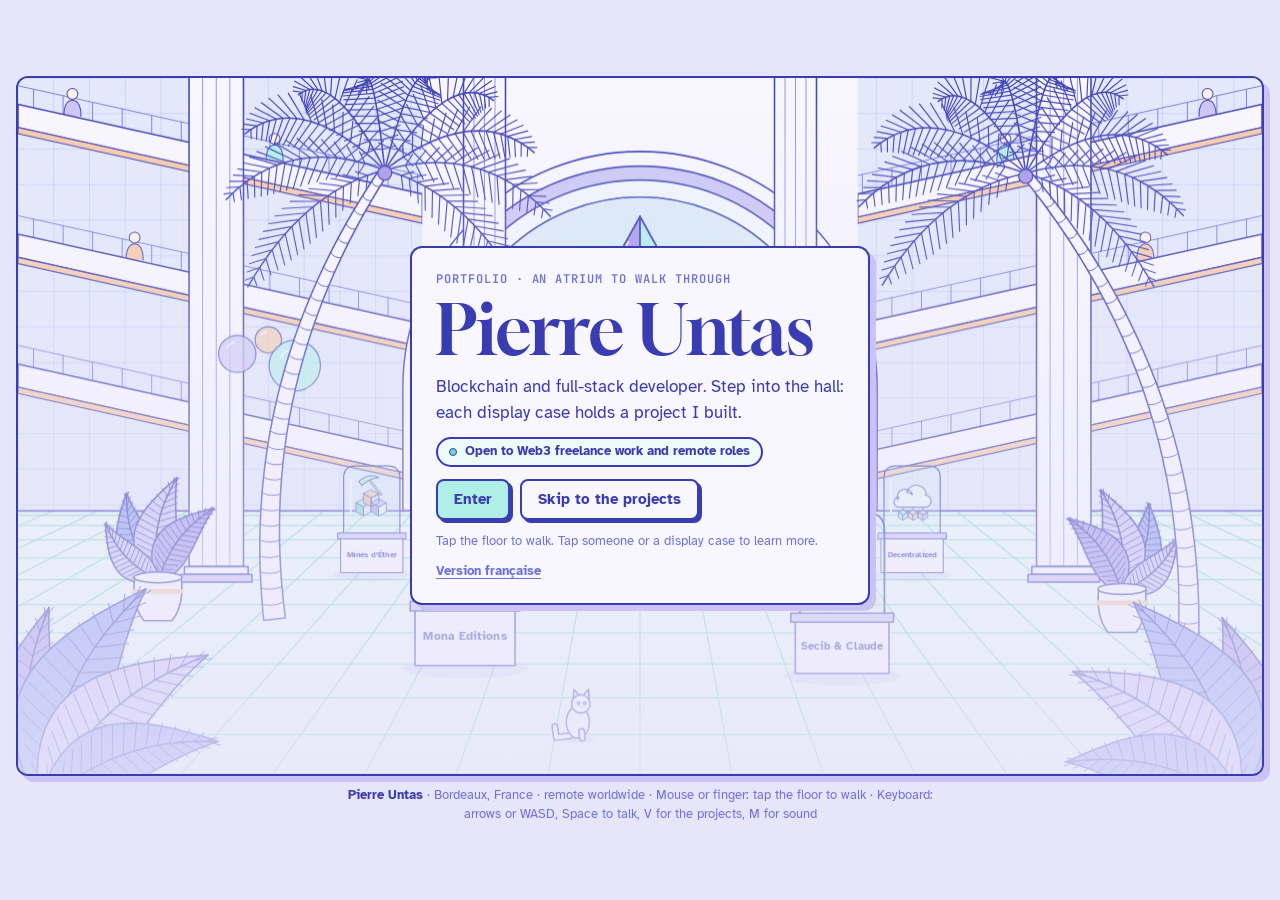
==== commit df3d9cfb: "Domaine pierreuntas.com : adresses canoniques, aperçus de partage, redirection depuis latrium.vercel" ====
--- a/en/index.html
+++ b/en/index.html
@@ -5,19 +5,19 @@
 <meta name="viewport" content="width=device-width, initial-scale=1, viewport-fit=cover">
 <title>Pierre Untas · L'Atrium</title>
 <meta name="description" content="Pierre Untas, blockchain and full-stack developer. A portfolio you walk through, in the hall of L'Atrium: each display case holds a project.">
-<link rel="canonical" href="https://latrium.vercel.app/en/">
+<link rel="canonical" href="https://pierreuntas.com/en/">
 <meta name="theme-color" content="#e7e5fa">
 <meta property="og:type" content="website">
 <meta property="og:title" content="Pierre Untas · blockchain and full-stack developer">
 <meta property="og:description" content="A portfolio you walk through, in the hall of L'Atrium: each display case holds a project.">
-<meta property="og:url" content="https://latrium.vercel.app/en/">
-<meta property="og:image" content="https://latrium.vercel.app/og-portfolio-en.jpg">
+<meta property="og:url" content="https://pierreuntas.com/en/">
+<meta property="og:image" content="https://pierreuntas.com/og-portfolio-en.jpg">
 <meta property="og:image:width" content="1200">
 <meta property="og:image:height" content="630">
 <meta property="og:locale" content="en_US">
-<link rel="alternate" hreflang="fr" href="https://latrium.vercel.app/">
-<link rel="alternate" hreflang="en" href="https://latrium.vercel.app/en/">
-<link rel="alternate" hreflang="x-default" href="https://latrium.vercel.app/">
+<link rel="alternate" hreflang="fr" href="https://pierreuntas.com/">
+<link rel="alternate" hreflang="en" href="https://pierreuntas.com/en/">
+<link rel="alternate" hreflang="x-default" href="https://pierreuntas.com/">
 <meta name="twitter:card" content="summary_large_image">
 <script id="langPick" data-off>/* langue : ?lang=fr|en > choix mémorisé (partagé avec L'Atrium) > langue du navigateur */
 (function(){var me=document.currentScript;try{var q=new URLSearchParams(location.search).get('lang');if(q==='fr'||q==='en'){localStorage.setItem('atrium.lang',q);return;}if(me.hasAttribute('data-off')||!/^https?:$/.test(location.protocol))return;var l=localStorage.getItem('atrium.lang');if(!l){var n=(navigator.languages&&navigator.languages[0])||navigator.language||'fr';l=/^fr\b/i.test(n)?'fr':'en';}if(l==='en')location.replace('/en/');}catch(e){}})();</script>
@@ -607,7 +607,7 @@
   atrium:{ kind:'Game · learning · built with AI', col:C.cyan, title:'L’Atrium', short:'The game you are standing in. A way to discover Ethereum without installing anything.',
     body:'Ten chapters in this hall: your first vault, scams, contracts, validators, fees, bridges. In French and English.',
     facts:['Custom Canvas 2D engine, music generated with Web Audio', 'Local save, player notebook, full English version', 'End-to-end tests with Playwright'],
-    tags:['JavaScript', 'Canvas 2D', 'Web Audio', 'i18n'], links:[['Play L’Atrium', 'https://latrium.vercel.app/game/?lang=en'], ['Code', GH + 'latrium']] },
+    tags:['JavaScript', 'Canvas 2D', 'Web Audio', 'i18n'], links:[['Play L’Atrium', 'https://pierreuntas.com/game/?lang=en'], ['Code', GH + 'latrium']] },
   secib:{ kind:'Desktop app · built with AI', col:C.peach, title:'Secib & Claude', short:'Ask Claude about the documents in a law firm’s case file, without ever sending confidential data in the clear.',
     body:'A desktop app for a law firm: pick a client case in Secib, the firm’s practice management software, tick some documents, then ask Claude for a summary, a timeline or specific details. As the French bar’s ethics guidance requires, names, addresses and IBANs are pseudonymised on the computer before anything is sent, with a review screen.',
     facts:['Rust back end (Tauri), React and TypeScript interface', 'Isolated pseudonymisation module: 11 categories, IBAN and SIREN checked by checksum, a mapping table that can never be sent or written to disk (enforced by a compile-time test)', 'HTTP client for the Secib API: authentication, concurrency limit, retries with backoff, tested against a mock server', 'API key encrypted in the system keychain, local log of everything sent'],
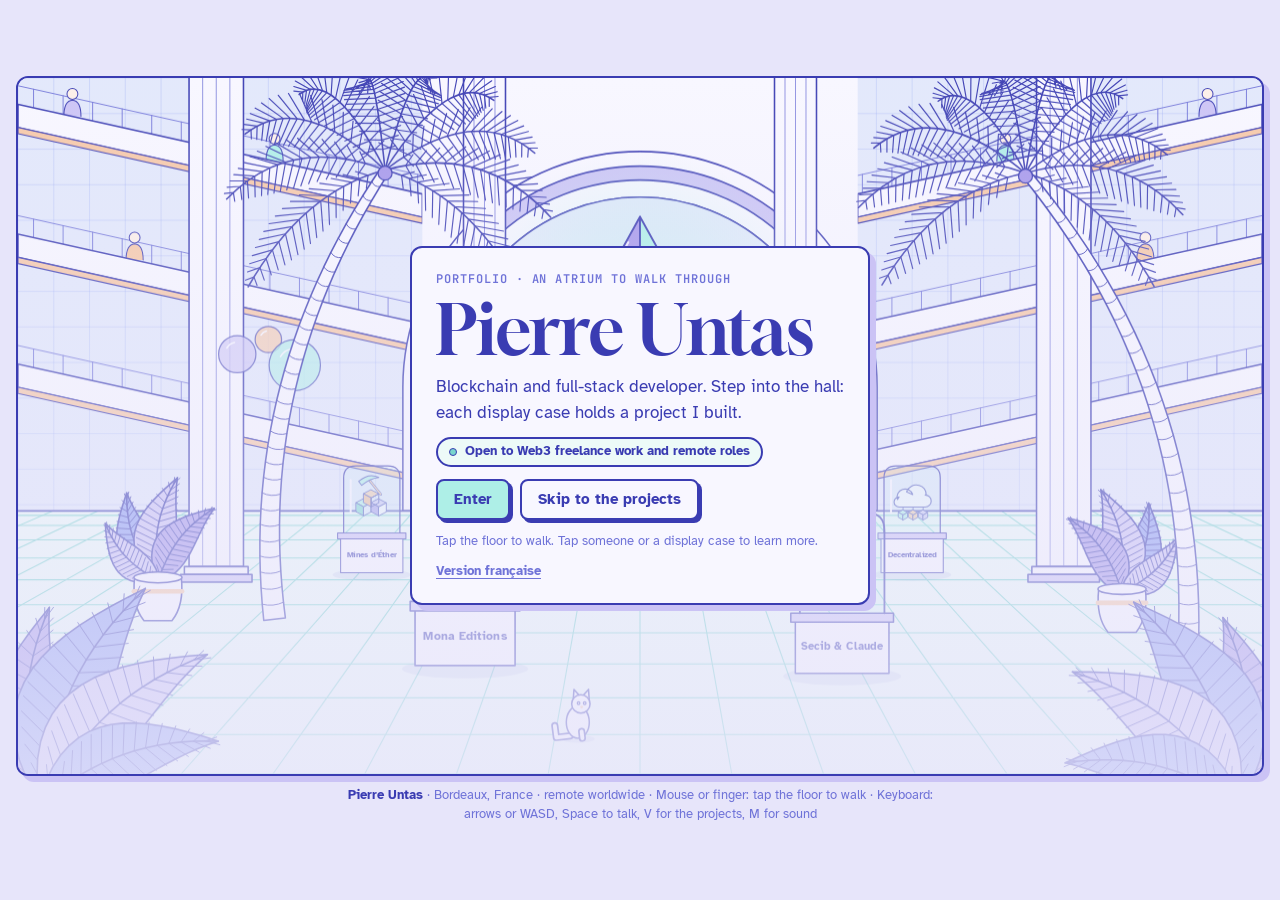
==== commit 02543a3f: "Domaine : www.pierreuntas.com comme adresse principale (comme réglé dans Vercel) Co-Authored-By: Cla" ====
--- a/en/index.html
+++ b/en/index.html
@@ -5,19 +5,19 @@
 <meta name="viewport" content="width=device-width, initial-scale=1, viewport-fit=cover">
 <title>Pierre Untas · L'Atrium</title>
 <meta name="description" content="Pierre Untas, blockchain and full-stack developer. A portfolio you walk through, in the hall of L'Atrium: each display case holds a project.">
-<link rel="canonical" href="https://pierreuntas.com/en/">
+<link rel="canonical" href="https://www.pierreuntas.com/en/">
 <meta name="theme-color" content="#e7e5fa">
 <meta property="og:type" content="website">
 <meta property="og:title" content="Pierre Untas · blockchain and full-stack developer">
 <meta property="og:description" content="A portfolio you walk through, in the hall of L'Atrium: each display case holds a project.">
-<meta property="og:url" content="https://pierreuntas.com/en/">
-<meta property="og:image" content="https://pierreuntas.com/og-portfolio-en.jpg">
+<meta property="og:url" content="https://www.pierreuntas.com/en/">
+<meta property="og:image" content="https://www.pierreuntas.com/og-portfolio-en.jpg">
 <meta property="og:image:width" content="1200">
 <meta property="og:image:height" content="630">
 <meta property="og:locale" content="en_US">
-<link rel="alternate" hreflang="fr" href="https://pierreuntas.com/">
-<link rel="alternate" hreflang="en" href="https://pierreuntas.com/en/">
-<link rel="alternate" hreflang="x-default" href="https://pierreuntas.com/">
+<link rel="alternate" hreflang="fr" href="https://www.pierreuntas.com/">
+<link rel="alternate" hreflang="en" href="https://www.pierreuntas.com/en/">
+<link rel="alternate" hreflang="x-default" href="https://www.pierreuntas.com/">
 <meta name="twitter:card" content="summary_large_image">
 <script id="langPick" data-off>/* langue : ?lang=fr|en > choix mémorisé (partagé avec L'Atrium) > langue du navigateur */
 (function(){var me=document.currentScript;try{var q=new URLSearchParams(location.search).get('lang');if(q==='fr'||q==='en'){localStorage.setItem('atrium.lang',q);return;}if(me.hasAttribute('data-off')||!/^https?:$/.test(location.protocol))return;var l=localStorage.getItem('atrium.lang');if(!l){var n=(navigator.languages&&navigator.languages[0])||navigator.language||'fr';l=/^fr\b/i.test(n)?'fr':'en';}if(l==='en')location.replace('/en/');}catch(e){}})();</script>
@@ -607,7 +607,7 @@
   atrium:{ kind:'Game · learning · built with AI', col:C.cyan, title:'L’Atrium', short:'The game you are standing in. A way to discover Ethereum without installing anything.',
     body:'Ten chapters in this hall: your first vault, scams, contracts, validators, fees, bridges. In French and English.',
     facts:['Custom Canvas 2D engine, music generated with Web Audio', 'Local save, player notebook, full English version', 'End-to-end tests with Playwright'],
-    tags:['JavaScript', 'Canvas 2D', 'Web Audio', 'i18n'], links:[['Play L’Atrium', 'https://pierreuntas.com/game/?lang=en'], ['Code', GH + 'latrium']] },
+    tags:['JavaScript', 'Canvas 2D', 'Web Audio', 'i18n'], links:[['Play L’Atrium', 'https://www.pierreuntas.com/game/?lang=en'], ['Code', GH + 'latrium']] },
   secib:{ kind:'Desktop app · built with AI', col:C.peach, title:'Secib & Claude', short:'Ask Claude about the documents in a law firm’s case file, without ever sending confidential data in the clear.',
     body:'A desktop app for a law firm: pick a client case in Secib, the firm’s practice management software, tick some documents, then ask Claude for a summary, a timeline or specific details. As the French bar’s ethics guidance requires, names, addresses and IBANs are pseudonymised on the computer before anything is sent, with a review screen.',
     facts:['Rust back end (Tauri), React and TypeScript interface', 'Isolated pseudonymisation module: 11 categories, IBAN and SIREN checked by checksum, a mapping table that can never be sent or written to disk (enforced by a compile-time test)', 'HTTP client for the Secib API: authentication, concurrency limit, retries with backoff, tested against a mock server', 'API key encrypted in the system keychain, local log of everything sent'],
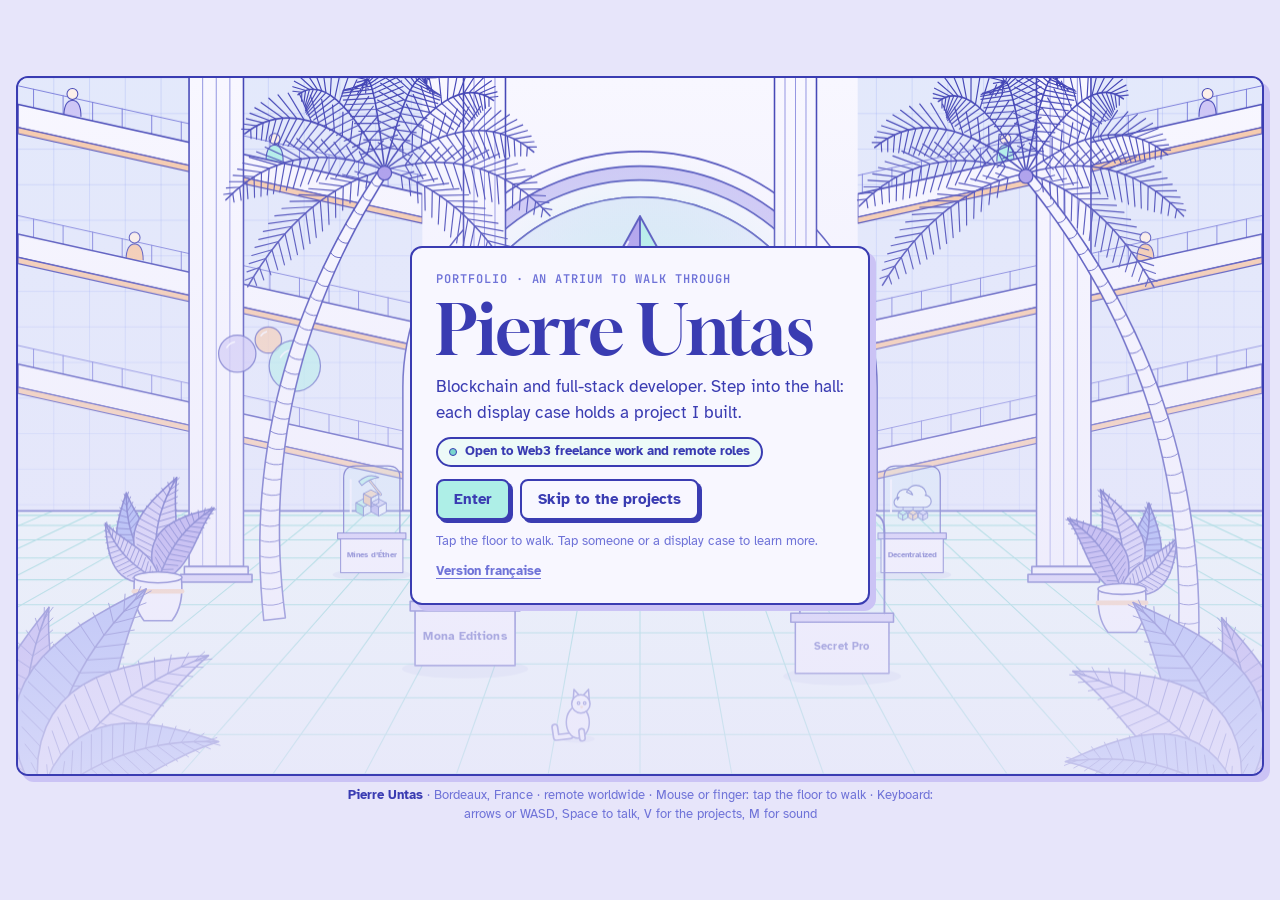
==== commit 3e4680e2: "Portfolio : Secib & Claude devient Secret Pro, sans mention de l'IA Co-Authored-By: Claude Opus 5.5 " ====
--- a/en/index.html
+++ b/en/index.html
@@ -608,7 +608,7 @@
     body:'Ten chapters in this hall: your first vault, scams, contracts, validators, fees, bridges. In French and English.',
     facts:['Custom Canvas 2D engine, music generated with Web Audio', 'Local save, player notebook, full English version', 'End-to-end tests with Playwright'],
     tags:['JavaScript', 'Canvas 2D', 'Web Audio', 'i18n'], links:[['Play L’Atrium', 'https://www.pierreuntas.com/game/?lang=en'], ['Code', GH + 'latrium']] },
-  secib:{ kind:'Desktop app · built with AI', col:C.peach, title:'Secib & Claude', short:'Ask Claude about the documents in a law firm’s case file, without ever sending confidential data in the clear.',
+  secib:{ kind:'Desktop app · privacy', col:C.peach, title:'Secret Pro', short:'Ask Claude about the documents in a law firm’s case file, without ever sending confidential data in the clear.',
     body:'A desktop app for a law firm: pick a client case in Secib, the firm’s practice management software, tick some documents, then ask Claude for a summary, a timeline or specific details. As the French bar’s ethics guidance requires, names, addresses and IBANs are pseudonymised on the computer before anything is sent, with a review screen.',
     facts:['Rust back end (Tauri), React and TypeScript interface', 'Isolated pseudonymisation module: 11 categories, IBAN and SIREN checked by checksum, a mapping table that can never be sent or written to disk (enforced by a compile-time test)', 'HTTP client for the Secib API: authentication, concurrency limit, retries with backoff, tested against a mock server', 'API key encrypted in the system keychain, local log of everything sent'],
     tags:['Rust', 'Tauri', 'React', 'TypeScript', 'API Claude'], links:[], status:'Private code · demo on request' },
@@ -821,7 +821,7 @@
     const c = await say('Pierre', intro ? 'Hi, I’m Pierre, a blockchain and full-stack developer. Each display case holds one of my projects, and the big crystal is L’Atrium: my game for discovering Ethereum.' : 'What would you like to know?', ['Your background', 'Your projects', 'Contact you', 'I’ll look around']);
     intro = false;
     if (c === 0){ showPath(); await say('Pierre', 'Seven years running a fashion brand, three years of full-stack in industry, and now blockchain. It’s all on the card.'); }
-    else if (c === 1){ showBook(); await say('Pierre', 'Start with Mona Editions, right there: it’s the one I’m proudest of. It’s live on Base. And take a look at Secib & Claude, on the right.'); break; }
+    else if (c === 1){ showBook(); await say('Pierre', 'Start with Mona Editions, right there: it’s the one I’m proudest of. It’s live on Base. And take a look at Secret Pro, on the right.'); break; }
     else if (c === 2){ showContact(); await say('Pierre', 'Email, call or message me on LinkedIn: I reply quickly. GitHub for the code.'); }
     else break;
   }
@@ -837,7 +837,7 @@
   mona:[['Pierre', 'Mona Editions was my final project at Alyra. It’s live on Base, audited, with 100% test coverage.']],
 
 
-  secib:[['Pierre', 'I built this one entirely with AI, for a lawyer. My job was knowing what to build, and making sure no client name ever leaves in the clear.']],
+  secib:[['Pierre', 'I built this one for a lawyer. The tricky part: making sure no client name ever leaves in the clear. Everything is pseudonymised on the computer before it’s sent.']],
   mines:[['Pierre', 'I built Mines d’Éther with AI. Next: putting land plots and unique items into smart contracts. The server is already the source of truth.']],
 };
 async function interact(it){
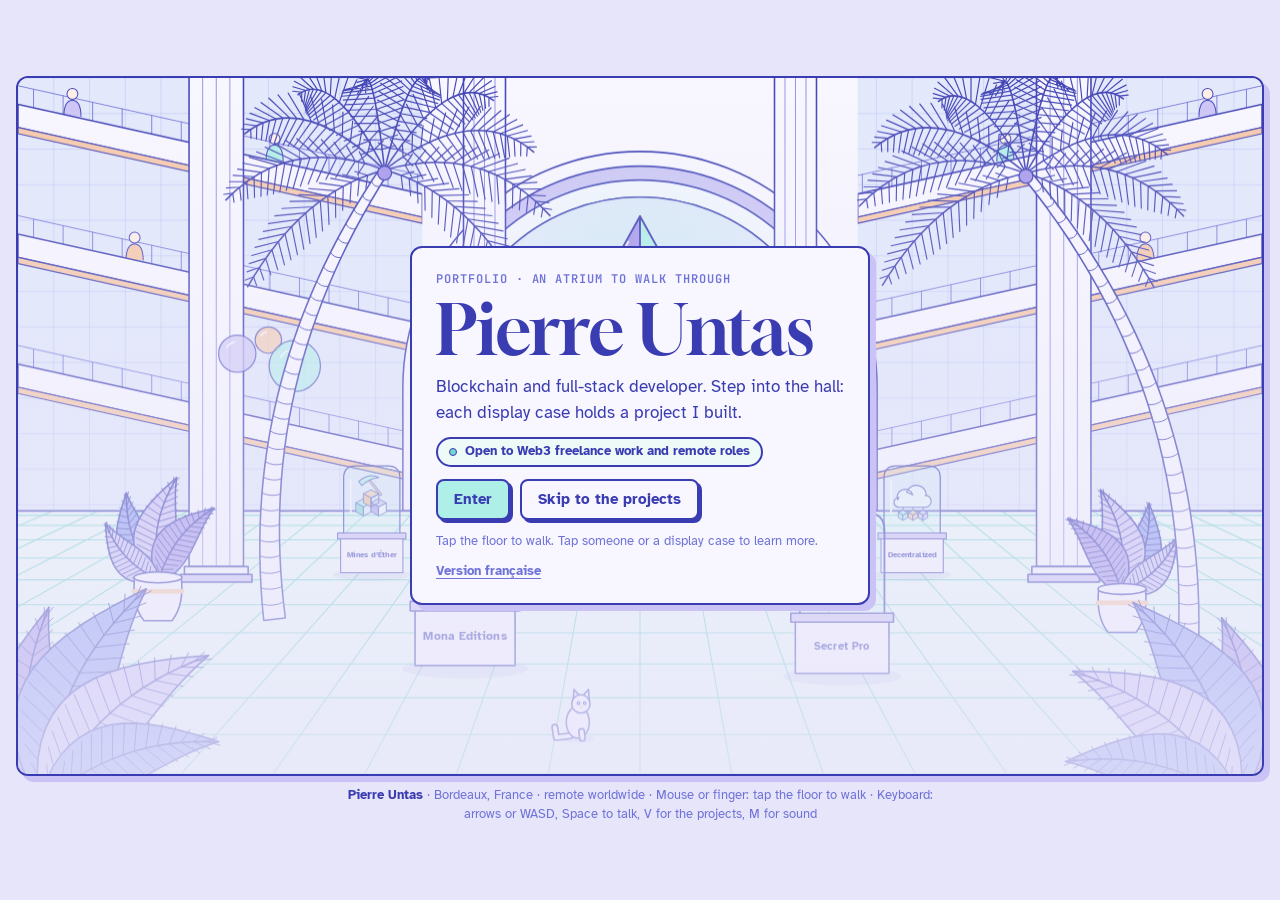
==== commit 4c9d4358: "Portfolio : relecture (Mines d'Éther, audit Mona, vocabulaire, traduction anglaise) Co-Authored-By: " ====
--- a/en/index.html
+++ b/en/index.html
@@ -14,7 +14,7 @@
 <meta property="og:image" content="https://www.pierreuntas.com/og-portfolio-en.jpg">
 <meta property="og:image:width" content="1200">
 <meta property="og:image:height" content="630">
-<meta property="og:locale" content="en_US">
+<meta property="og:locale" content="en_GB">
 <link rel="alternate" hreflang="fr" href="https://www.pierreuntas.com/">
 <link rel="alternate" hreflang="en" href="https://www.pierreuntas.com/en/">
 <link rel="alternate" hreflang="x-default" href="https://www.pierreuntas.com/">
@@ -596,10 +596,10 @@
 const P = {
   pierre:{ kind:'Who I am', title:'Pierre Untas', short:'Blockchain and full-stack developer · Bordeaux, France · remote worldwide.',
     body:'After seven years running a fashion brand and three years as a full-stack developer in industry, I now build blockchain applications. Mona Editions, my artwork certification platform live on Base, was born where design meets smart contracts.',
-    facts:['Full-stack developer at Human Immobilier (2023 – 2026)', 'Certified blockchain developer, Alyra (2026)', 'Web3 freelancer since June 2026'], tags:['Solidity', 'TypeScript', 'Rust', '.NET'], links:[['My background', '#parcours'], ['Contact me', '#contact']] },
+    facts:['Full-stack developer at Human Immobilier (2023 – 2026)', 'Certified blockchain developer, Alyra (2026)', 'Web3 freelancer since June 2026'], tags:['Solidity', 'TypeScript', 'C#', '.NET'], links:[['My background', '#parcours'], ['Contact me', '#contact']] },
   mona:{ kind:'Product · smart contracts', col:C.peach, title:'Mona Editions', short:'Certify a physical artwork with a token, and give the collector a certificate that follows it forever.',
     body:'Artists certify and showcase their work, and hand over the certificate when a piece is resold, with no crypto wallet needed. Scan an artwork’s QR code to see its story: artist, edition, provenance. Started during my Alyra training, now live on Base.',
-    facts:['Gas-optimised Solidity smart contracts (ERC-1155), tested with Hardhat', 'Contract verified on Basescan; certificates claimed by QR code, secured with a Merkle tree', 'Privy: email sign-in, sponsored gas, private key export', 'Next.js and TypeScript front end, IPFS storage, deployed on Vercel', 'GitHub Actions CI: contracts compiled and tested, front end built on every push and pull request'],
+    facts:['Gas-optimised, audited Solidity smart contracts (ERC-1155), Hardhat tests with 100% coverage', 'Contract verified on Basescan; certificates claimed by QR code, secured with a Merkle tree', 'Privy: email sign-in, sponsored gas, private key export', 'Next.js and TypeScript front end, IPFS storage, deployed on Vercel', 'GitHub Actions CI: contracts compiled and tested, front end built on every push and pull request'],
     tags:['Solidity', 'Hardhat', 'Next.js', 'TypeScript', 'IPFS', 'Privy', 'Base'], links:[['Visit the site', 'https://monaeditions.com'], ['The contract on Basescan', 'https://basescan.org/address/0x4f093952cF2377eFa05BC15E32ffFF63Cd4Fc208'], ['Code', GH + 'MonaEditions']], lead:true },
   storage:{ kind:'Full-stack app', col:C.cyan, title:'Decentralized Cloud Storage', short:'A decentralised personal cloud: files on IPFS, folders, notes and a local LLM.',
     body:'Files are stored on IPFS and metadata in MongoDB. An ASP.NET Core REST API handles storage, and a Nuxt.js interface lets you create folders, upload files, write notes and chat with a language model running locally.',
@@ -609,10 +609,10 @@
     facts:['Custom Canvas 2D engine, music generated with Web Audio', 'Local save, player notebook, full English version', 'End-to-end tests with Playwright'],
     tags:['JavaScript', 'Canvas 2D', 'Web Audio', 'i18n'], links:[['Play L’Atrium', 'https://www.pierreuntas.com/game/?lang=en'], ['Code', GH + 'latrium']] },
   secib:{ kind:'Desktop app · privacy', col:C.peach, title:'Secret Pro', short:'Ask Claude about the documents in a law firm’s case file, without ever sending confidential data in the clear.',
-    body:'A desktop app for a law firm: pick a client case in Secib, the firm’s practice management software, tick some documents, then ask Claude for a summary, a timeline or specific details. As the French bar’s ethics guidance requires, names, addresses and IBANs are pseudonymised on the computer before anything is sent, with a review screen.',
-    facts:['Rust back end (Tauri), React and TypeScript interface', 'Isolated pseudonymisation module: 11 categories, IBAN and SIREN checked by checksum, a mapping table that can never be sent or written to disk (enforced by a compile-time test)', 'HTTP client for the Secib API: authentication, concurrency limit, retries with backoff, tested against a mock server', 'API key encrypted in the system keychain, local log of everything sent'],
-    tags:['Rust', 'Tauri', 'React', 'TypeScript', 'API Claude'], links:[], status:'Private code · demo on request' },
-  mines:{ kind:'Multiplayer game · built with AI', col:C.teal, title:'Mines d’Éther', short:'A block world in Ethereum colours, to build with friends in the browser.',
+    body:'A desktop app for a law firm: pick a client case in Secib, the firm’s practice management software, tick some documents, then ask Claude for a summary, a timeline or specific details. As the French bar’s ethics guidance recommends, names, addresses and IBANs are pseudonymised on the computer before anything is sent, with a review screen.',
+    facts:['Rust back end (Tauri), React and TypeScript interface', 'Isolated pseudonymisation module: 11 categories, IBAN and SIREN checked by checksum, a mapping table that can never be sent or written to disk (checked by a compile-time test)', 'HTTP client for the Secib API: authentication, concurrency limit, retries with backoff, tested against a mock server', 'API key encrypted in the system keychain, local log of everything sent'],
+    tags:['Rust', 'Tauri', 'React', 'TypeScript', 'Claude API'], links:[], status:'Private code · demo on request' },
+  mines:{ kind:'Multiplayer game · interface built with AI · smart contracts in progress', col:C.teal, title:'Mines d’Éther', short:'A block world in Ethereum colours, to build with friends in the browser.',
     body:'Mine, craft and build in an endless world generated as you walk. Every block behaves like a token: mining mints, placing burns, and every placed block carries its builder’s name. Next step: putting unique items and land plots into smart contracts.',
     facts:['Three.js rendering, pixel-art textures generated in code, chunk meshing in a Web Worker', 'Real-time multiplayer with Supabase (Auth, Realtime, Postgres), land plots, moderated chat', 'Server-authoritative: every action goes through a SQL function that checks rules, reach, rate and movement', 'Simulated tokens: ERC-1155 for resources, ERC-721 for unique items, a ledger of mints and burns', 'Around forty scenarios, cheating attempts included, tested against a real Postgres on every push'],
     tags:['Three.js', 'Supabase', 'Postgres', 'Web Workers', 'ERC-1155 · ERC-721'], links:[], status:'Demo link coming soon' },
@@ -622,7 +622,7 @@
   ['January 2026 – present', 'Founder and blockchain developer', 'Mona Editions · freelance since June 2026', ['Certification platform for physical artworks, live on Base', 'Solidity smart contracts (ERC-1155), Hardhat tests, contract verified on Basescan', 'Next.js, IPFS, Privy (email sign-in, sponsored gas), GitHub Actions CI'], true],
   ['June 2023 – May 2026', 'Full-stack developer', 'Human Immobilier · real estate group', ['Several of the group’s products: an ERP, a CRM, websites and scheduled jobs', '.NET Core and SQL Server back end, DDD / CQRS architecture; Blazor and Vue.js front ends', 'Unit, integration and acceptance tests; Prometheus and Grafana monitoring; Kanban on Azure DevOps']],
   ['January 2022 – January 2023', 'Founder', 'Minimal Miner', ['Designed, assembled and sold crypto mining servers: my first contact with blockchain, and what led me to switch careers']],
-  ['July 2016 – December 2022', 'Founder and CEO', 'Anders Arens · luxury fashion brand', ['Designed and produced the collections, sourced suppliers and workshops', 'Sold through luxury multi-brand stores in the US, Europe and Japan, and online', 'Recruited sales agents and investors; trade shows and fashion weeks']],
+  ['July 2016 – December 2022', 'Founder and President', 'Anders Arens · luxury fashion brand', ['Designed and produced the collections, sourced suppliers and workshops', 'Sold through luxury multi-brand stores in the US, Europe and Japan, and online', 'Recruited sales agents and investors; trade shows and fashion weeks']],
 ];
 const SCHOOL = [
   ['July 2025 – April 2026', 'Blockchain Developer certification (RS6515)', 'Alyra, the blockchain school · state-recognised by France Compétences'],
@@ -632,7 +632,7 @@
 const SKILLS = [
   ['Blockchain and Web3', ['Solidity', 'ERC-1155 · 721 · 20', 'Hardhat', 'Wagmi', 'Viem', 'Base · Optimism', 'IPFS', 'Privy', 'Account abstraction']],
   ['Languages', ['C# · .NET', 'TypeScript', 'JavaScript', 'Solidity', 'SQL']],
-  ['Front-end', ['React', 'Next.js', 'Vue.js', 'Nuxt', 'Blazor']],
+  ['Front end', ['React', 'Next.js', 'Vue.js', 'Nuxt', 'Blazor']],
   ['Back end and data', ['ASP.NET Core', 'Node.js', 'SQL Server', 'DDD', 'CQRS']],
   ['Tools', ['Git', 'GitHub Actions', 'Azure DevOps', 'Vercel', 'Prometheus', 'Grafana']],
 ];
@@ -803,7 +803,7 @@
 }
 function showBook(){
   open = 'book';
-  sheet(`<p class="eyebrow">Visitor’s guide</p><h3>The display cases</h3><p>Tap a project to walk over to it.</p>
+  sheet(`<p class="eyebrow">Visitor’s guide</p><h3>The projects</h3><p>Tap a project to walk over to it.</p>
     <ul class="list">${VISIT.map(id => `<li class="${seen.has(id) ? 'seen' : ''}"><button type="button" data-go="${id}"><i>${seen.has(id) ? '✓' : ''}</i><span><b>${esc(P[id].title)}</b>${esc(P[id].short)}</span></button></li>`).join('')}</ul>
     <div class="links"><button class="btn small" id="bPath" type="button">Pierre’s background</button><button class="btn small" id="bContact" type="button">Contact</button></div>`, 'right');
   $('sheet').querySelectorAll('[data-go]').forEach(b => b.addEventListener('click', () => interact(OBJ.find(o => o.id === b.dataset.go))));
@@ -830,15 +830,15 @@
 async function talkNonce(){
   nonce.face = player.x > nonce.x ? 1 : -1;
   if (seen.size >= VISIT.length) return chat([['Nonce', 'You’ve seen every display case! If you’d like to work with Pierre, he’s right there. Ask him how to get in touch.']]);
-  return chat([['Nonce', 'I usually welcome newcomers to Ethereum here. Today, I’m showing visitors around Pierre’s hall.'], ['Nonce', met ? `${VISIT.length - seen.size} display case${VISIT.length - seen.size > 1 ? 's' : ''} left to see. The list, top right, shows them all.` : 'Start by talking to Pierre. He’s by the crystal.']]);
+  return chat([['Nonce', 'I usually welcome newcomers to Ethereum here. Today, I’m showing visitors around Pierre’s hall.'], ['Nonce', met ? `${VISIT.length - seen.size} display case${VISIT.length - seen.size > 1 ? 's' : ''} left to see. The Projects button, top right, lists them all.` : 'Start by talking to Pierre. He’s by the crystal.']]);
 }
 const AFTER = {
   atrium:[['Nonce', 'This crystal is the whole Atrium: ten chapters to understand Ethereum, with nothing to install. The link is on the card.']],
-  mona:[['Pierre', 'Mona Editions was my final project at Alyra. It’s live on Base, audited, with 100% test coverage.']],
+  mona:[['Pierre', 'Mona Editions started as my final project at Alyra. It’s live on Base, audited, with 100% test coverage.']],
 
 
   secib:[['Pierre', 'I built this one for a lawyer. The tricky part: making sure no client name ever leaves in the clear. Everything is pseudonymised on the computer before it’s sent.']],
-  mines:[['Pierre', 'I built Mines d’Éther with AI. Next: putting land plots and unique items into smart contracts. The server is already the source of truth.']],
+  mines:[['Pierre', 'I built the Mines d’Éther interface with AI. I’m now writing the smart contracts for land plots and unique items. The server is already the source of truth.']],
 };
 async function interact(it){
   if (!it || busy) return;
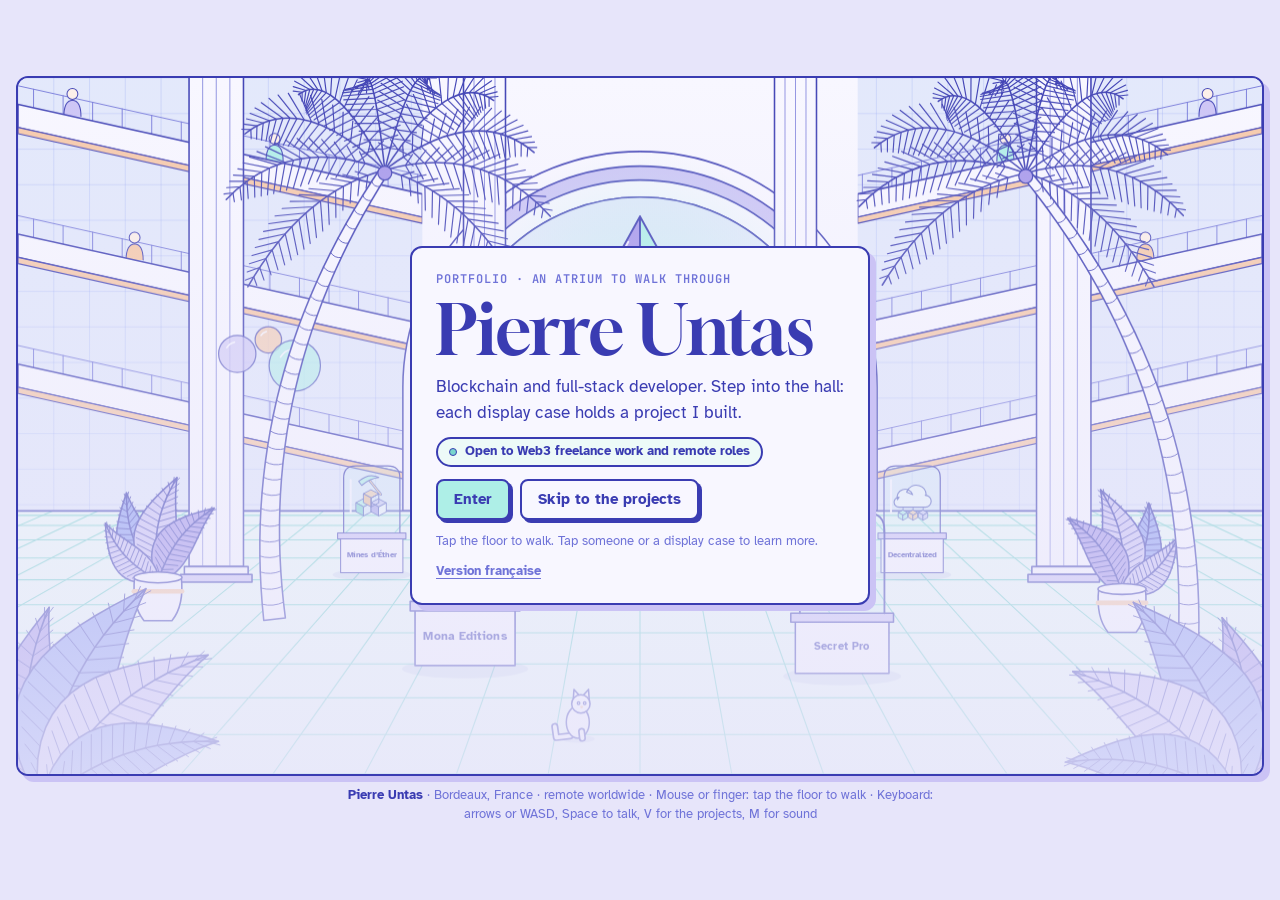
==== commit 28d6211b: "Portfolio : retrait du lien vers le code de L'Atrium (dépôt privé) Co-Authored-By: Claude Opus 5.5 <" ====
--- a/en/index.html
+++ b/en/index.html
@@ -607,7 +607,7 @@
   atrium:{ kind:'Game · learning · built with AI', col:C.cyan, title:'L’Atrium', short:'The game you are standing in. A way to discover Ethereum without installing anything.',
     body:'Ten chapters in this hall: your first vault, scams, contracts, validators, fees, bridges. In French and English.',
     facts:['Custom Canvas 2D engine, music generated with Web Audio', 'Local save, player notebook, full English version', 'End-to-end tests with Playwright'],
-    tags:['JavaScript', 'Canvas 2D', 'Web Audio', 'i18n'], links:[['Play L’Atrium', 'https://www.pierreuntas.com/game/?lang=en'], ['Code', GH + 'latrium']] },
+    tags:['JavaScript', 'Canvas 2D', 'Web Audio', 'i18n'], links:[['Play L’Atrium', 'https://www.pierreuntas.com/game/?lang=en']] },
   secib:{ kind:'Desktop app · privacy', col:C.peach, title:'Secret Pro', short:'Ask Claude about the documents in a law firm’s case file, without ever sending confidential data in the clear.',
     body:'A desktop app for a law firm: pick a client case in Secib, the firm’s practice management software, tick some documents, then ask Claude for a summary, a timeline or specific details. As the French bar’s ethics guidance recommends, names, addresses and IBANs are pseudonymised on the computer before anything is sent, with a review screen.',
     facts:['Rust back end (Tauri), React and TypeScript interface', 'Isolated pseudonymisation module: 11 categories, IBAN and SIREN checked by checksum, a mapping table that can never be sent or written to disk (checked by a compile-time test)', 'HTTP client for the Secib API: authentication, concurrency limit, retries with backoff, tested against a mock server', 'API key encrypted in the system keychain, local log of everything sent'],
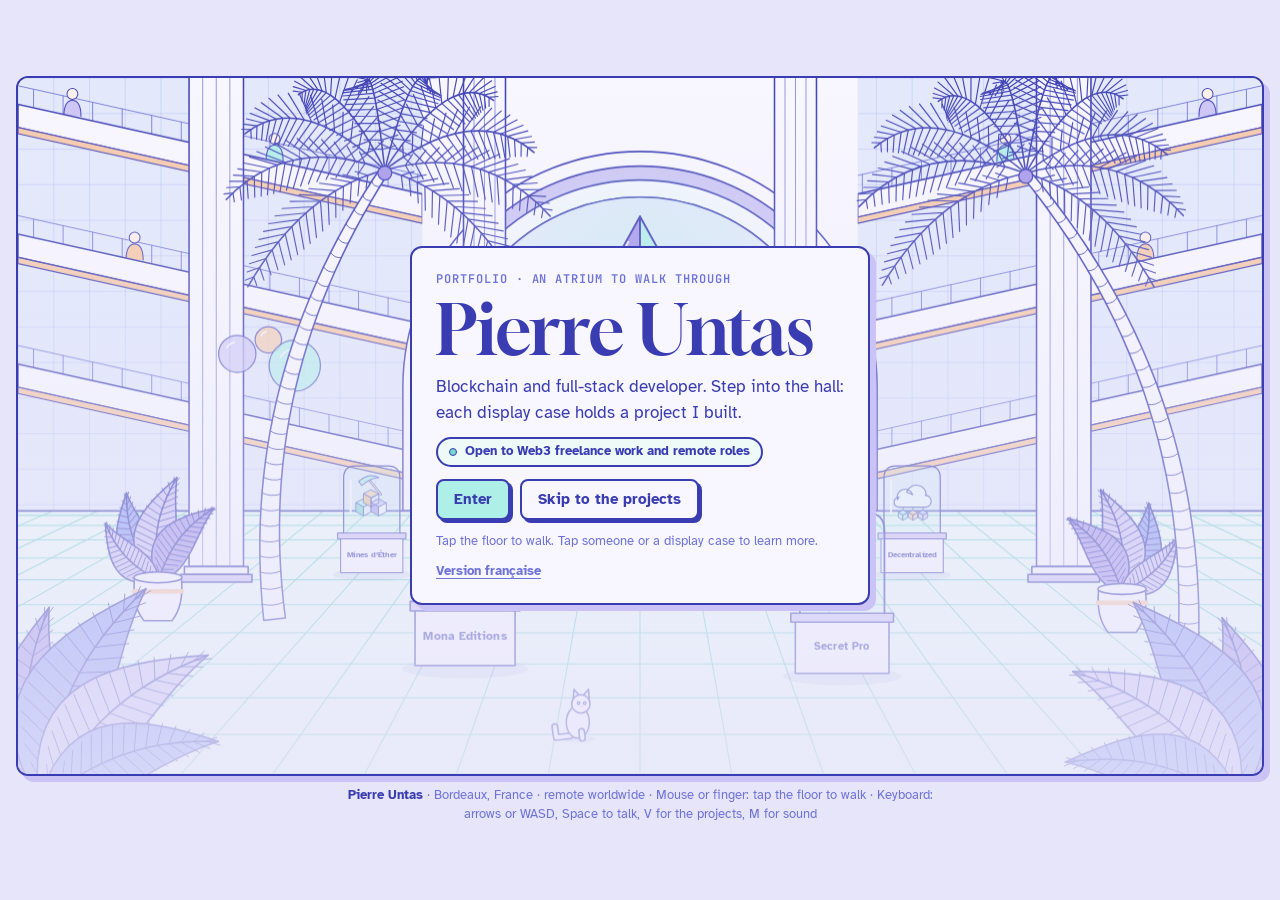
==== commit 36e1679a: "Portfolio : le socle des vitrines (nom du projet) est cliquable Co-Authored-By: Claude Opus 5.5 <nor" ====
--- a/en/index.html
+++ b/en/index.html
@@ -704,7 +704,8 @@
   { id:'pierre', label:'Pierre', hit:() => [pierre.x, pierre.y - 80 * persp(pierre.y), 58], appr:() => [pierre.x - 90, pierre.y + 20] },
   { id:'nonce', label:'Nonce, the guide', hit:() => [nonce.x, nonce.y - 85 * persp(nonce.y), 58], appr:() => [nonce.x + 90, nonce.y + 20] },
   { id:'atrium', label:'L’Atrium', hit:() => [800, 360, 150], appr:() => [800, 700] },
-  ...CASES.map(c => ({ id:c.id, label:P[c.id].title, hit:() => [c.x, c.y - 150 * persp(c.y) * c.s, 80 * persp(c.y) * c.s], appr:() => [c.x + (c.x < 800 ? 95 : -95), c.y + 30] })),
+  ...CASES.map(c => ({ id:c.id, label:P[c.id].title, hit:() => [c.x, c.y - 150 * persp(c.y) * c.s, 80 * persp(c.y) * c.s],
+    box:() => { const k = persp(c.y) * c.s; return [c.x - 70 * k, c.y - 84 * k, c.x + 70 * k, c.y + 2 * k]; }, appr:() => [c.x + (c.x < 800 ? 95 : -95), c.y + 30] })),
 
 
   { id:'cat', label:'Gwei', hit:() => [cat.x, cat.y - 30, 40], appr:() => [cat.x - 70, cat.y + 10] },
@@ -860,7 +861,9 @@
 /* ---------- entrées ---------- */
 let cam = { x:0, y:0 }, viewW = W, viewH = H;
 function toWorld(ev){ const r = cv.getBoundingClientRect(); return [cam.x + (ev.clientX - r.left) / scale, cam.y + (ev.clientY - r.top) / scale]; }
-function hitTest(x, y){ for (const it of OBJ){ const [hx, hy, r] = it.hit(); if (Math.hypot(x - hx, y - hy) < r) return it; } return null; }
+if (location.hash === '#debug') window.__pf = { OBJ, view:() => ({ cam, scale }) };
+function hitTest(x, y){ for (const it of OBJ){ const [hx, hy, r] = it.hit(); if (Math.hypot(x - hx, y - hy) < r) return it;
+  if (it.box){ const [x0, y0, x1, y1] = it.box(); if (x >= x0 && x <= x1 && y >= y0 && y <= y1) return it; } } return null; }
 cv.addEventListener('pointermove', ev => { if (phase === 'title') return; const [x, y] = toWorld(ev), it = hitTest(x, y); hover = it ? it.id : null; cv.style.cursor = it ? 'pointer' : (y > HOR ? 'crosshair' : 'default'); });
 cv.addEventListener('pointerleave', () => { hover = null; });
 cv.addEventListener('pointerdown', ev => {
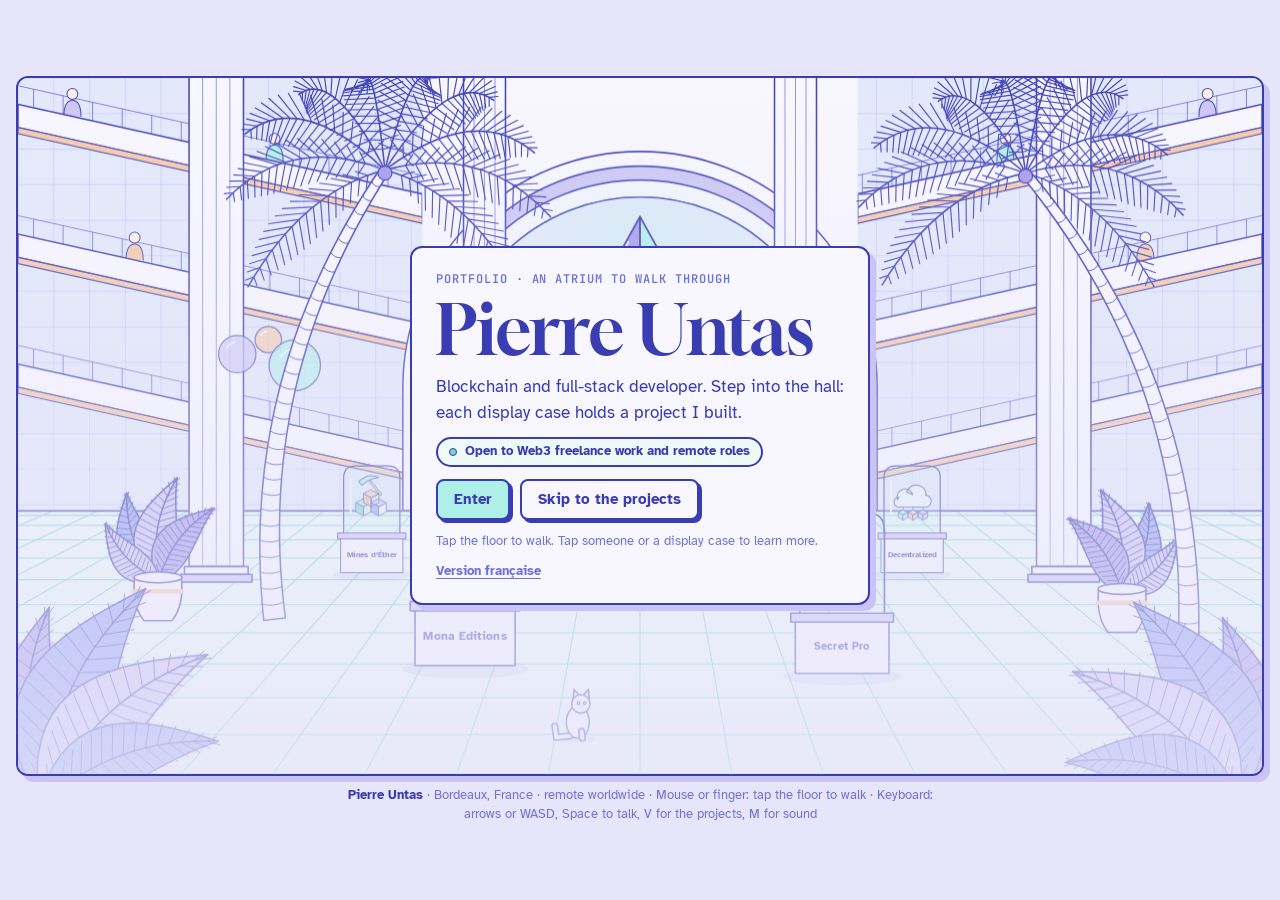
==== commit e209426f: "L'Atrium public : lien vers le code rétabli, licence MIT Co-Authored-By: Claude Opus 5.5 <noreply@an" ====
--- a/en/index.html
+++ b/en/index.html
@@ -607,7 +607,7 @@
   atrium:{ kind:'Game · learning · built with AI', col:C.cyan, title:'L’Atrium', short:'The game you are standing in. A way to discover Ethereum without installing anything.',
     body:'Ten chapters in this hall: your first vault, scams, contracts, validators, fees, bridges. In French and English.',
     facts:['Custom Canvas 2D engine, music generated with Web Audio', 'Local save, player notebook, full English version', 'End-to-end tests with Playwright'],
-    tags:['JavaScript', 'Canvas 2D', 'Web Audio', 'i18n'], links:[['Play L’Atrium', 'https://www.pierreuntas.com/game/?lang=en']] },
+    tags:['JavaScript', 'Canvas 2D', 'Web Audio', 'i18n'], links:[['Play L’Atrium', 'https://www.pierreuntas.com/game/?lang=en'], ['Code', GH + 'latrium']] },
   secib:{ kind:'Desktop app · privacy', col:C.peach, title:'Secret Pro', short:'Ask Claude about the documents in a law firm’s case file, without ever sending confidential data in the clear.',
     body:'A desktop app for a law firm: pick a client case in Secib, the firm’s practice management software, tick some documents, then ask Claude for a summary, a timeline or specific details. As the French bar’s ethics guidance recommends, names, addresses and IBANs are pseudonymised on the computer before anything is sent, with a review screen.',
     facts:['Rust back end (Tauri), React and TypeScript interface', 'Isolated pseudonymisation module: 11 categories, IBAN and SIREN checked by checksum, a mapping table that can never be sent or written to disk (checked by a compile-time test)', 'HTTP client for the Secib API: authentication, concurrency limit, retries with backoff, tested against a mock server', 'API key encrypted in the system keychain, local log of everything sent'],
